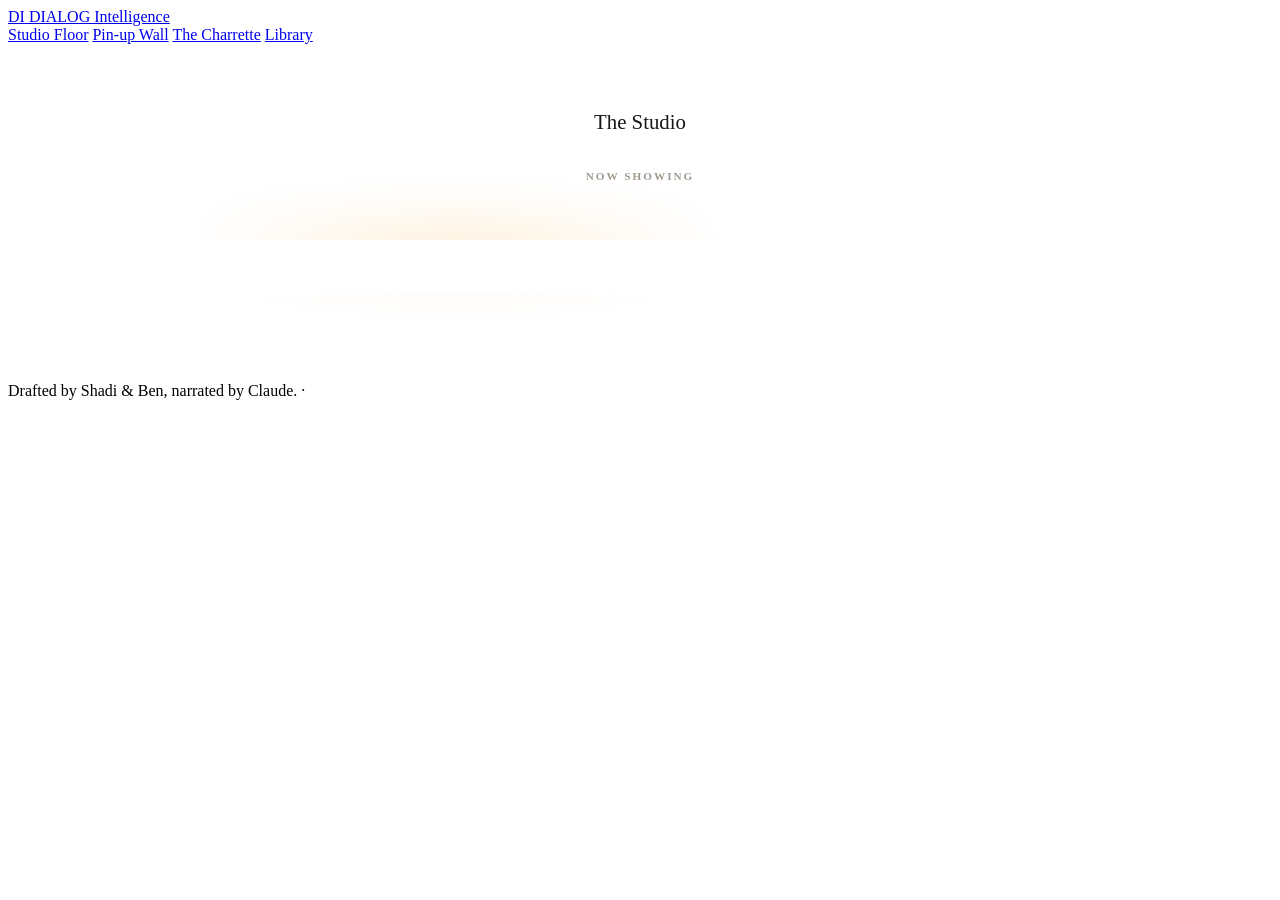
==== index.html @ 24ab7db8 "Add files via upload" ====
<!DOCTYPE html>
<!-- The Hearth — front of house of DIALOG Intelligence. The plan introduces the building;
     the fire holds this week's conversation and can page back through older weeks; the bar
     holds the real per-topic side-talk pulled live from the desks; the gallery shows the
     latest pin. A short intro up top orients anyone arriving for the first time.
     ?mode=boardroom switches this same page into presentation mode for DT/partner visits —
     same shell, same nav, no separate page. -->
<html lang="en">
<head>
<meta charset="UTF-8">
<meta name="viewport" content="width=device-width, initial-scale=1.0">
<title>DIALOG Intelligence — The Hearth</title>
<link rel="stylesheet" href="assets/style.css">
<style>
  .hero{padding:36px 0 8px;}
  .hero h1{font-size:1.9rem;max-width:32ch;margin:0 auto;color:#2b2a27;}
  .plan-title{font-family:var(--serif);font-weight:500;font-size:1.3rem;color:#171717;margin:30px 0 -10px;}

  /* the intro — orient a first-time visitor before the fire starts talking */
  .intro{max-width:720px;margin:30px auto 0;padding:22px 26px;border:1px solid var(--line);border-radius:14px;background:var(--card);}
  .intro .eyebrow{margin-bottom:12px;}
  .intro .eyebrow::after{margin:12px 0 0;}
  .intro h2{font-size:1.15rem;margin:0 0 10px;}
  .intro p{font-size:.92rem;line-height:1.68;color:#5d5a52;margin:0 0 10px;}
  .intro p:last-of-type{margin-bottom:0;}
  .intro .who-note{font-size:.78rem;color:#a09a8e;margin:16px 0 8px;font-weight:600;}
  .intro-voices{display:grid;grid-template-columns:1fr 1fr;gap:12px;margin-top:6px;}
  @media(max-width:560px){.intro-voices{grid-template-columns:1fr;}}
  .intro-voice{border-left:3px solid var(--line);padding:2px 0 2px 12px;font-size:.84rem;line-height:1.55;color:#5d5a52;}
  .intro-voice.amber{border-left-color:var(--amber);}
  .intro-voice.ben{border-left-color:var(--cheren);}
  .intro-voice b{display:block;color:#2b2a27;font-size:.82rem;margin-bottom:2px;}

  /* since your last visit */
  .since{max-width:640px;margin:18px auto 0;text-align:center;font-size:.85rem;color:#8a8579;}
  .since b{color:#b45309;font-weight:700;}

  /* now-showing panel */
  .now-label{font-size:.7rem;font-weight:700;letter-spacing:.18em;text-transform:uppercase;color:#a09a8e;text-align:center;margin:38px 0 14px;}
  .now{max-width:920px;margin:0 auto;padding:0 24px;display:grid;grid-template-columns:repeat(4,1fr);gap:14px;}
  @media(max-width:760px){.now{grid-template-columns:repeat(2,1fr);}}
  .now a{border-bottom:none;}
  .now .tile{background:var(--card);border:1px solid var(--line);border-radius:10px;padding:14px 16px;height:100%;transition:border-color .15s, box-shadow .15s;}
  .now a:hover .tile{border-color:var(--amber-line);box-shadow:0 6px 18px rgba(245,158,11,.10);}
  .now .k{display:block;font-size:.68rem;font-weight:800;letter-spacing:.12em;text-transform:uppercase;color:#b3aea2;margin-bottom:4px;}
  .now .v{display:block;font-weight:700;color:#2b2a27;font-size:.94rem;line-height:1.4;}
  .now .s{display:block;font-size:.78rem;color:#8a8579;margin-top:2px;}

  /* the staged room */
  .room{max-width:920px;margin:34px auto 0;padding:0 24px;display:grid;grid-template-columns:1.6fr 1fr;gap:22px;align-items:start;}
  @media(max-width:820px){.room{grid-template-columns:1fr;}}
  .spot-label{font-size:.68rem;font-weight:800;letter-spacing:.14em;text-transform:uppercase;color:#b45309;margin:0 0 10px;}
  .edge .spot-label{color:#a09a8e;}
  .spot{border-radius:14px;border:1px solid var(--line);background:var(--card);padding:20px 22px 10px;}
  .spot.quiet{padding:18px 20px;font-size:.9rem;color:#8a8579;font-style:italic;line-height:1.65;border-style:dashed;background:transparent;font-family:var(--serif);}
  .edge > div + div{margin-top:22px;}

  /* the fire: glows by freshness — dim embers mean we haven't fed it */
  .fire-wrap{position:relative;}
  .fire-wrap::before{content:"";position:absolute;inset:-16px;border-radius:26px;z-index:0;
    background:radial-gradient(65% 75% at 50% 20%, rgba(245,158,11,.5), transparent 70%);
    filter:blur(26px);opacity:calc(var(--glow,1)*.45);animation:breathe 7s ease-in-out infinite;}
  @keyframes breathe{50%{opacity:calc(var(--glow,1)*.8);}}
  .spot.fire{position:relative;z-index:1;border-color:var(--amber-line);background:#ffffff;}
  .spot-head{display:flex;align-items:baseline;gap:10px;flex-wrap:wrap;margin-bottom:14px;padding-bottom:10px;border-bottom:1px dashed var(--line);}
  .spot-head .t-topic{font-family:var(--serif);font-weight:600;font-size:1.1rem;color:#2b2a27;}
  .spot-head .t-date{font-size:.76rem;color:#b3aea2;margin-left:auto;}
  .t-tag{font-size:.62rem;font-weight:800;letter-spacing:.1em;text-transform:uppercase;padding:3px 9px;border-radius:4px;}
  .t-tag.weekly{background:var(--amber-wash);color:#b45309;}
  .t-tag.intro{background:linear-gradient(90deg,var(--amber-wash),var(--cheren-wash));color:#5d5a52;}
  .fire-handoff{margin:6px 0 12px;opacity:0;transition:opacity .8s;}
  .fire-handoff.on{opacity:1;}
  .fire-handoff a{font-weight:700;font-size:.92rem;}

  /* week switcher — page back through older weeks */
  .fire-nav{display:flex;align-items:center;gap:10px;margin:12px 0 0;font-size:.78rem;color:#8a8579;}
  .fire-nav button{font:inherit;font-size:.76rem;font-weight:700;color:#5d5a52;background:var(--card);border:1px solid var(--line);border-radius:6px;padding:5px 11px;cursor:pointer;transition:border-color .15s,color .15s;}
  .fire-nav button:hover:not(:disabled){border-color:var(--amber-line);color:#b45309;}
  .fire-nav button:disabled{opacity:.4;cursor:default;}
  .fire-nav .fire-index{margin:0 auto;font-size:.74rem;color:#a09a8e;letter-spacing:.04em;}

  .gallery-link{display:inline-block;margin-top:12px;font-size:.85rem;font-weight:700;}

  /* the bar — real per-topic side conversations, pulled from the desks */
  .bar-note{font-size:.8rem;color:#a09a8e;font-style:italic;line-height:1.55;margin:0 0 12px;font-family:var(--serif);}
  .bar-topics{display:flex;flex-wrap:wrap;gap:7px;margin:0 0 14px;}
  .bar-chip{font:inherit;font-size:.76rem;font-weight:600;color:#5d5a52;background:var(--card);border:1px solid var(--line);border-radius:999px;padding:5px 12px;cursor:pointer;transition:border-color .15s,color .15s,background .15s;border-left-width:3px;}
  .bar-chip.amber{border-left-color:var(--amber);}
  .bar-chip.cherenkov{border-left-color:var(--cheren);}
  .bar-chip.shared{border-left-color:#b9863a;}
  .bar-chip:hover{color:#2b2a27;}
  .bar-chip.on{background:var(--wash);color:#2b2a27;border-color:#dcdad5;}
  .bar-thread{border-top:1px dashed var(--line);padding-top:14px;}
  .bar-thread .bt-head{display:flex;align-items:baseline;gap:8px;flex-wrap:wrap;margin-bottom:12px;}
  .bar-thread .bt-name{font-family:var(--serif);font-weight:600;font-size:1rem;color:#2b2a27;}
  .bar-thread .bt-owner{font-size:.68rem;font-weight:700;letter-spacing:.1em;text-transform:uppercase;color:#a09a8e;}
  .bar-thread .bt-link{margin:6px 0 0;font-size:.82rem;font-weight:700;}
  .bar-thread .say{opacity:1;transform:none;}

  /* voices, equal weight */
  .voices{max-width:820px;margin:46px auto 0;padding:0 24px;display:grid;grid-template-columns:1fr 1fr;gap:18px;}
  @media(max-width:640px){.voices{grid-template-columns:1fr;}}
  .voice{border-radius:14px;padding:20px 22px;background:var(--card);border:1px solid var(--line);border-top-width:3px;}
  .voice.occupied{border-top-color:var(--amber);}
  .voice.occupied-ben{border-top-color:var(--cheren);}
  .voice .vtag{display:inline-block;font-size:.68rem;font-weight:700;letter-spacing:.1em;text-transform:uppercase;padding:3px 9px;border-radius:4px;margin-bottom:10px;}
  .voice.occupied .vtag{background:var(--amber-wash);color:#b45309;}
  .voice.occupied-ben .vtag{background:var(--cheren-wash);color:#0b7cb5;}
  .voice h3{margin:0 0 6px;}
  .voice p{font-size:.9rem;line-height:1.65;margin:0;color:#5d5a52;}

  /* house rules: amber · indigo · cherenkov */
  .rules{max-width:920px;margin:42px auto 0;padding:0 24px;display:grid;grid-template-columns:repeat(3,1fr);gap:20px;}
  @media(max-width:760px){.rules{grid-template-columns:1fr;}}
  .rule{border-top:2px solid var(--amber);padding-top:12px;}
  .rule:nth-child(2){border-top-color:#b9b3e8;}
  .rule:nth-child(3){border-top-color:var(--cheren);}
  .rule h4{margin:0 0 6px;font-size:.92rem;}
  .rule p{font-size:.86rem;color:#5d5a52;line-height:1.65;margin:0;}

  /* the Boardroom, in presentation mode */
  .board-toggle{text-align:center;font-size:.84rem;margin:16px 0 0;color:#8a8579;}
  .board{max-width:720px;margin:30px auto 0;padding:0 24px;}
  .board-sub{font-size:.66rem;font-weight:800;letter-spacing:.2em;text-transform:uppercase;color:#a09a8e;margin:32px 0 12px;}
  .board-sub:first-child{margin-top:0;}
  .bstat-row{position:relative;padding-left:20px;margin:0 0 12px;font-size:.96rem;line-height:1.6;color:#3a3833;}
  .bstat-row::before{content:"";position:absolute;left:0;top:.55em;width:7px;height:7px;border-radius:50%;background:var(--amber);}
  .brisk-row{position:relative;padding-left:20px;margin:0 0 11px;font-size:.9rem;line-height:1.62;color:#5d5a52;}
  .brisk-row::before{content:"";position:absolute;left:0;top:.5em;width:7px;height:7px;border-radius:50%;background:var(--cheren);}
  .broad-row{border:1px solid var(--line);border-radius:10px;padding:14px 18px;margin-bottom:12px;background:var(--card);}
  .broad-row .tag{margin-bottom:6px;}
  .broad-name{display:block;font-weight:700;font-size:.96rem;color:#2b2a27;margin-bottom:4px;}
  .broad-text{margin:0;font-size:.88rem;line-height:1.6;color:#5d5a52;}
  .bask{font-family:var(--serif);font-style:italic;font-size:1.1rem;line-height:1.62;color:#2b2a27;margin:32px 0 0;text-align:center;}
  .board-back{text-align:center;margin:26px 0 10px;font-size:.86rem;}

  @media (prefers-reduced-motion: reduce){.fire-wrap::before{animation:none;}.fire-handoff{transition:none;opacity:1;}}
</style>
</head>
<body>

<div class="hairline"></div>

<nav class="site-nav">
  <div class="nav-inner">
    <a href="index.html" class="nav-logo"><span class="mark">DI</span> DIALOG Intelligence</a>
    <div class="nav-links">
      <a href="studio.html">Studio Floor</a>
      <a href="pinup.html">Pin-up Wall</a>
      <a href="modelshop.html">The Charrette</a>
      <a href="library.html">Library</a>
    </div>
  </div>
</nav>

<header class="hero">
  <div class="container" style="text-align:center;">
    <span class="eyebrow" id="heroEyebrow"></span>
    <h1 id="heroH1"></h1>
    <h2 class="plan-title" id="planTitle">The Studio</h2>
    <p class="lead" id="heroLead" style="display:none;max-width:56ch;margin:10px auto 0;"></p>
    <div id="floorplanMount"></div>
    <div class="since" id="sinceLine" style="display:none;"></div>
  </div>
</header>

<div class="container" id="introMount"></div>

<div class="now-label" id="nowLabel">Now showing</div>
<div class="now" id="nowPanel"></div>
<p class="board-toggle" id="boardToggle"></p>

<div id="hearthMain">
  <div class="room">
    <div>
      <p class="spot-label" id="fireLabel"></p>
      <div class="fire-wrap" id="fireWrap">
        <div class="spot fire">
          <div class="spot-head" id="fireHead"></div>
          <div id="fireBody"></div>
          <p class="fire-handoff" id="fireHandoff"></p>
          <div class="fire-nav" id="fireNav"></div>
        </div>
      </div>
    </div>
    <div class="edge">
      <div>
        <p class="spot-label" id="barLabel"></p>
        <div class="spot" id="barBody"></div>
      </div>
      <div>
        <p class="spot-label" id="galleryLabel"></p>
        <div id="galleryMount"></div>
      </div>
    </div>
  </div>

  <div class="voices" id="voicesMount"></div>

  <div class="rules" id="rulesMount"></div>
</div>

<div id="boardroomMain" style="display:none;">
  <div class="board">
    <p class="board-sub">The value</p>
    <div id="bStats"></div>
    <p class="board-sub">Why this is safe to publish</p>
    <div id="bRisk"></div>
    <p class="board-sub" id="bRoadmapTitle"></p>
    <div id="bRoadmap"></div>
    <p class="bask" id="bAsk"></p>
    <p class="board-back"><a href="index.html">&larr; Back to the Hearth</a></p>
  </div>
</div>

<footer class="site-footer">
  <div class="container">
    <span id="footerLine"></span>
    <span>Drafted by Shadi &amp; Ben, narrated by Claude. &middot; <span id="verLine"></span></span>
  </div>
</footer>

<script src="assets/floorplan.js"></script>
<script src="assets/rooms-payload.js"></script>
<script src="assets/hearth-payload.js"></script>
<script>
(function(){
var C = window.HEARTH_PAYLOAD, R = window.ROOMS_PAYLOAD || {};
var B = R.boardroom || {};
var reduced = window.matchMedia && window.matchMedia('(prefers-reduced-motion: reduce)').matches;
var mode = /(?:^|[?&])mode=boardroom(?:&|$)/.test(location.search) ? "boardroom" : "hearth";
var weeks = C.weeks && C.weeks.length ? C.weeks : [C.spots.fire];

function slugify(s){ return String(s).toLowerCase().replace(/[^a-z0-9]+/g,"-").replace(/^-+|-+$/g,""); }

function typeInto(el, txt, cb){
  if (reduced){ el.textContent = txt; if (cb) cb(); return; }
  var caret = document.createElement('span'); caret.className = 'caret'; el.appendChild(caret);
  var i = 0;
  (function tick(){
    if (el.__finish){ el.textContent = txt; if (cb) cb(); return; }
    if (i < txt.length){
      el.insertBefore(document.createTextNode(txt.charAt(i)), caret); i++;
      setTimeout(tick, txt.charAt(i-1) === '.' ? 65 : 14);
    } else { caret.remove(); if (cb) setTimeout(cb, 420); }
  })();
}

document.getElementById("footerLine").textContent = C.footer;
document.getElementById("verLine").textContent = "v" + C.version;
if (window.renderFloorplan) window.renderFloorplan(document.getElementById("floorplanMount"), "hearth");

/* ---- data pulled from the building ---- */
var pins = (R.pinup && R.pinup.pins) || [];
var fails = pins.filter(function(p){ return p.stamp === "FAIL"; }).length;
var desks = (R.studio && R.studio.desks && R.studio.desks.length) || 0;
var models = (R.modelshop && (R.modelshop.models || R.modelshop.shelves) || []).length;

if (mode === "boardroom") {
  /* ---- presentation mode: swap the hero + main content for the ask ---- */
  document.title = "DIALOG Intelligence — The Boardroom";
  document.getElementById("heroEyebrow").textContent = B.eyebrow || "THE BOARDROOM";
  document.getElementById("heroH1").textContent = B.h1 || "The ask.";
  document.getElementById("planTitle").style.display = "none";
  var lead = document.getElementById("heroLead");
  lead.textContent = B.lead || "";
  lead.style.display = "";
  document.getElementById("nowLabel").style.display = "none";
  document.getElementById("nowPanel").style.display = "none";
  document.getElementById("boardToggle").style.display = "none";
  document.getElementById("hearthMain").style.display = "none";
  document.getElementById("boardroomMain").style.display = "";

  var sEl = document.getElementById("bStats");
  (B.numbers || []).forEach(function(n){
    var p = document.createElement("p"); p.className = "bstat-row"; p.textContent = n; sEl.appendChild(p);
  });
  var rEl = document.getElementById("bRisk");
  (B.risk || []).forEach(function(n){
    var p = document.createElement("p"); p.className = "brisk-row"; p.textContent = n; rEl.appendChild(p);
  });
  document.getElementById("bRoadmapTitle").textContent = B.roadmapTitle || "Roadmap";
  var rmEl = document.getElementById("bRoadmap");
  (B.roadmap || []).forEach(function(item){
    var row = document.createElement("div"); row.className = "broad-row";
    var stateClass = item.state === "done" ? "win" : item.state === "here" ? "amber" : "";
    row.innerHTML = '<span class="tag ' + stateClass + '"></span><span class="broad-name"></span><p class="broad-text"></p>';
    row.querySelector(".tag").textContent = item.state;
    row.querySelector(".broad-name").textContent = item.name;
    row.querySelector(".broad-text").textContent = item.text;
    rmEl.appendChild(row);
  });
  document.getElementById("bAsk").textContent = B.ask || "";
  return; /* the rest of this closure is normal-Hearth-only */
}

/* ---- normal Hearth view below ---- */
document.getElementById("boardToggle").innerHTML =
  '<a href="index.html?mode=boardroom">Presenting to DT? The Boardroom view &rarr;</a>';

/* ---- the intro — orient a first-time visitor ---- */
(function(){
  var intro = C.intro; if (!intro) return;
  var box = document.createElement("div"); box.className = "intro";
  var html = '<span class="eyebrow"></span><h2></h2>';
  (intro.body || []).forEach(function(){ html += '<p></p>'; });
  box.innerHTML = html;
  box.querySelector(".eyebrow").textContent = intro.eyebrow || "";
  box.querySelector("h2").textContent = intro.title || "";
  var ps = box.querySelectorAll("p");
  (intro.body || []).forEach(function(t, i){ ps[i].textContent = t; });
  if (C.voices && C.voices.length){
    var note = document.createElement("p"); note.className = "who-note";
    note.textContent = intro.voicesNote || "Two voices narrate the building:";
    box.appendChild(note);
    var vwrap = document.createElement("div"); vwrap.className = "intro-voices";
    C.voices.forEach(function(v){
      var cls = v.state === "occupied-ben" ? "ben" : "amber";
      var d = document.createElement("div"); d.className = "intro-voice " + cls;
      d.innerHTML = '<b></b><span></span>';
      d.querySelector("b").textContent = v.name + " — " + v.tag;
      d.querySelector("span").textContent = v.desc;
      vwrap.appendChild(d);
    });
    box.appendChild(vwrap);
  }
  document.getElementById("introMount").appendChild(box);
})();

/* ---- since your last visit (remembered locally, diffed honestly) ---- */
var KEY = "di-visit";
var prev = null; try { prev = JSON.parse(localStorage.getItem(KEY) || "null"); } catch(e){}
try { localStorage.setItem(KEY, JSON.stringify({ date: weeks[0].date, pins: pins.length })); } catch(e){}
if (prev){
  var bits = [];
  if (prev.date !== weeks[0].date) bits.push("a new headline by the fire");
  if (pins.length > (prev.pins || 0)) bits.push((pins.length - prev.pins) + " new pin" + (pins.length - prev.pins > 1 ? "s" : "") + " on the wall");
  var s = document.getElementById("sinceLine");
  s.style.display = "";
  s.innerHTML = bits.length
    ? "Since your last visit: <b>" + bits.join("</b> · <b>") + "</b>"
    : "Nothing new since your last visit — an honest quiet.";
}

document.getElementById("heroEyebrow").textContent = C.hero.eyebrow;
document.getElementById("heroH1").textContent = C.hero.line;

/* ---- the fire glows by freshness (based on the newest week) ---- */
(function(){
  var m = /^(\d{4})-(\d{2})-(\d{2})/.exec(weeks[0].date || "");
  var glow = 0.25;
  if (m){
    var age = (Date.now() - new Date(+m[1], +m[2]-1, +m[3]).getTime()) / 86400000;
    glow = Math.max(0.2, Math.min(1, 1 - age / 21));
  }
  document.getElementById("fireWrap").style.setProperty("--glow", glow.toFixed(2));
})();

/* ---- now-showing panel ---- */
var tiles = [
  { k: "This week", v: weeks[0].topic, s: weeks[0].date, href: "#fireLabel" },
  { k: "Studio floor", v: desks + " desks", s: "tools in real use", href: "studio.html" },
  { k: "Pin-up wall", v: pins.length + " pins · " + fails + " fails", s: "last pinned " + ((R.pinup && R.pinup.lastPinned) || "—"), href: "pinup.html" },
  { k: "The Charrette", v: models + " ideas", s: "where it's heading", href: "modelshop.html" }
];
var now = document.getElementById("nowPanel");
tiles.forEach(function(t){
  var a = document.createElement("a"); a.href = t.href;
  a.innerHTML = '<div class="tile"><span class="k"></span><span class="v"></span><span class="s"></span></div>';
  a.querySelector(".k").textContent = t.k;
  a.querySelector(".v").textContent = t.v;
  a.querySelector(".s").textContent = t.s;
  now.appendChild(a);
});

/* ---- the fire: a week at a time, with a switcher to page back ---- */
function whoLabel(w){ return w === "amber" ? "AMBER" : "FEYNMAN"; }
function line(body, l){
  var wrap = document.createElement("div");
  wrap.className = "say " + (l.who === "amber" ? "amber" : "ben");
  wrap.innerHTML = '<span class="who"></span><div class="bubble"></div>';
  wrap.querySelector(".who").textContent = whoLabel(l.who);
  body.appendChild(wrap);
  return { wrap: wrap, bubble: wrap.querySelector(".bubble"), t: l.t };
}

var fireLabelEl = document.getElementById("fireLabel");
var fireHeadEl = document.getElementById("fireHead");
var fireBodyEl = document.getElementById("fireBody");
var fireHandoffEl = document.getElementById("fireHandoff");
var fireNavEl = document.getElementById("fireNav");
var curWeek = 0;

function renderWeek(idx, animate){
  var fire = weeks[idx];
  fireLabelEl.textContent = idx === 0 ? (fire.label || "By the fire — this week") : "By the fire — an earlier week";
  fireHeadEl.innerHTML = '<span class="t-tag ' + (fire.tag || "weekly") + '"></span><span class="t-topic"></span><span class="t-date"></span>';
  fireHeadEl.querySelector(".t-tag").textContent = fire.tag || "weekly";
  fireHeadEl.querySelector(".t-topic").textContent = fire.topic;
  fireHeadEl.querySelector(".t-date").textContent = fire.date;
  fireBodyEl.innerHTML = "";
  fireHandoffEl.className = "fire-handoff"; fireHandoffEl.innerHTML = "";

  var items = (fire.lines || []).map(function(l){ return line(fireBodyEl, l); });
  function showHandoff(){
    if (fire.handoff){
      fireHandoffEl.innerHTML = '<a href="' + fire.handoff.href + '">' + fire.handoff.t + '</a>';
      requestAnimationFrame(function(){ fireHandoffEl.classList.add("on"); });
    }
  }
  if (animate && !reduced){
    var fi = 0;
    (function typeNext(){
      if (fi >= items.length){ showHandoff(); return; }
      var it = items[fi++];
      requestAnimationFrame(function(){ it.wrap.classList.add("on"); });
      it.bubble.addEventListener("click", function(){ it.bubble.__finish = true; });
      typeInto(it.bubble, it.t, typeNext);
    })();
  } else {
    items.forEach(function(it){ it.wrap.classList.add("on"); it.bubble.textContent = it.t; });
    showHandoff();
  }
  renderFireNav();
}

function renderFireNav(){
  if (weeks.length <= 1){
    fireNavEl.innerHTML = '<span class="fire-index">The record starts here — new weeks land every Friday.</span>';
    return;
  }
  fireNavEl.innerHTML =
    '<button id="olderBtn">&larr; Older week</button>' +
    '<span class="fire-index">Week ' + (weeks.length - curWeek) + ' of ' + weeks.length + ' · ' + weeks[curWeek].date + '</span>' +
    '<button id="newerBtn">Newer week &rarr;</button>';
  var older = document.getElementById("olderBtn"), newer = document.getElementById("newerBtn");
  older.disabled = curWeek >= weeks.length - 1;
  newer.disabled = curWeek <= 0;
  older.addEventListener("click", function(){ if (curWeek < weeks.length - 1){ curWeek++; renderWeek(curWeek, false); } });
  newer.addEventListener("click", function(){ if (curWeek > 0){ curWeek--; renderWeek(curWeek, false); } });
}

renderWeek(0, true);

/* ---- the bar: real side conversations, one per topic, pulled from the desks ---- */
(function(){
  document.getElementById("barLabel").textContent = (C.spots.bar && C.spots.bar.label) || "At the bar";
  var barBody = document.getElementById("barBody");
  var studioDesks = (R.studio && R.studio.desks) || [];
  var topics = studioDesks.filter(function(d){ return d.script && d.script.length; }).map(function(d){
    return { name: d.name, owner: d.owner || "amber", slug: slugify(d.name), script: d.script };
  });

  if (!topics.length){
    barBody.className = "spot quiet";
    barBody.textContent = (C.spots.bar && C.spots.bar.quiet) || "Quiet this week.";
    return;
  }

  if (C.spots.bar && C.spots.bar.note){
    var note = document.createElement("p"); note.className = "bar-note";
    note.textContent = C.spots.bar.note; barBody.appendChild(note);
  }
  var chipRow = document.createElement("div"); chipRow.className = "bar-topics";
  var thread = document.createElement("div"); thread.className = "bar-thread";
  barBody.appendChild(chipRow); barBody.appendChild(thread);

  function ownerClass(o){ return o === "cherenkov" ? "cherenkov" : o === "shared" ? "shared" : "amber"; }

  function renderThread(t){
    thread.innerHTML = "";
    var head = document.createElement("div"); head.className = "bt-head";
    head.innerHTML = '<span class="bt-name"></span><span class="bt-owner"></span>';
    head.querySelector(".bt-name").textContent = t.name;
    head.querySelector(".bt-owner").textContent =
      t.owner === "shared" ? "Shadi + Ben" : t.owner === "cherenkov" ? "Ben's desk" : "Shadi's desk";
    thread.appendChild(head);
    t.script.forEach(function(l){
      var row = document.createElement("div");
      row.className = "say on " + (l.who === "amber" ? "amber" : "ben");
      row.innerHTML = '<span class="who"></span><div class="bubble"></div>';
      row.querySelector(".who").textContent = whoLabel(l.who);
      row.querySelector(".bubble").textContent = l.t;
      thread.appendChild(row);
    });
    var link = document.createElement("p"); link.className = "bt-link";
    link.innerHTML = '<a href="studio.html#' + t.slug + '">Open the ' + t.name.replace(/^The\s+/i,"") + ' desk &rarr;</a>';
    thread.appendChild(link);
  }

  topics.forEach(function(t, i){
    var b = document.createElement("button");
    b.className = "bar-chip " + ownerClass(t.owner) + (i === 0 ? " on" : "");
    b.textContent = t.name;
    b.addEventListener("click", function(){
      chipRow.querySelectorAll(".bar-chip").forEach(function(c){ c.classList.remove("on"); });
      b.classList.add("on"); renderThread(t);
    });
    chipRow.appendChild(b);
  });
  renderThread(topics[0]);
})();

/* ---- the gallery: latest pin ---- */
document.getElementById("galleryLabel").textContent = C.spots.gallery.label;
var g = document.getElementById("galleryMount");
if (pins.length){
  var p = pins[pins.length - 1];
  var d = document.createElement("div"); d.className = "pin-card";
  d.innerHTML = '<div class="pin-head"><span class="stamp"></span><span class="pin-date"></span></div><p class="pin-row verdict"></p><a class="gallery-link"></a>';
  d.querySelector(".stamp").textContent = p.stamp;
  d.querySelector(".stamp").className = "stamp " + p.stamp;
  d.querySelector(".pin-date").textContent = p.date;
  d.querySelector(".verdict").textContent = p.verdict;
  var gl = d.querySelector(".gallery-link");
  gl.href = C.spots.gallery.handoff.href; gl.textContent = C.spots.gallery.handoff.t;
  g.appendChild(d);
}

/* ---- voices & rules ---- */
var vm = document.getElementById("voicesMount");
C.voices.forEach(function(v){
  var d = document.createElement("div"); d.className = "voice " + v.state;
  d.innerHTML = '<span class="vtag"></span><h3></h3><p></p>';
  d.querySelector(".vtag").textContent = v.tag;
  d.querySelector("h3").textContent = v.name;
  d.querySelector("p").textContent = v.desc;
  vm.appendChild(d);
});
var rm = document.getElementById("rulesMount");
C.rules.forEach(function(r){
  var d = document.createElement("div"); d.className = "rule";
  d.innerHTML = '<h4></h4><p></p>';
  d.querySelector("h4").textContent = r.h;
  d.querySelector("p").textContent = r.t;
  rm.appendChild(d);
});
})();
</script>

</body>
</html>
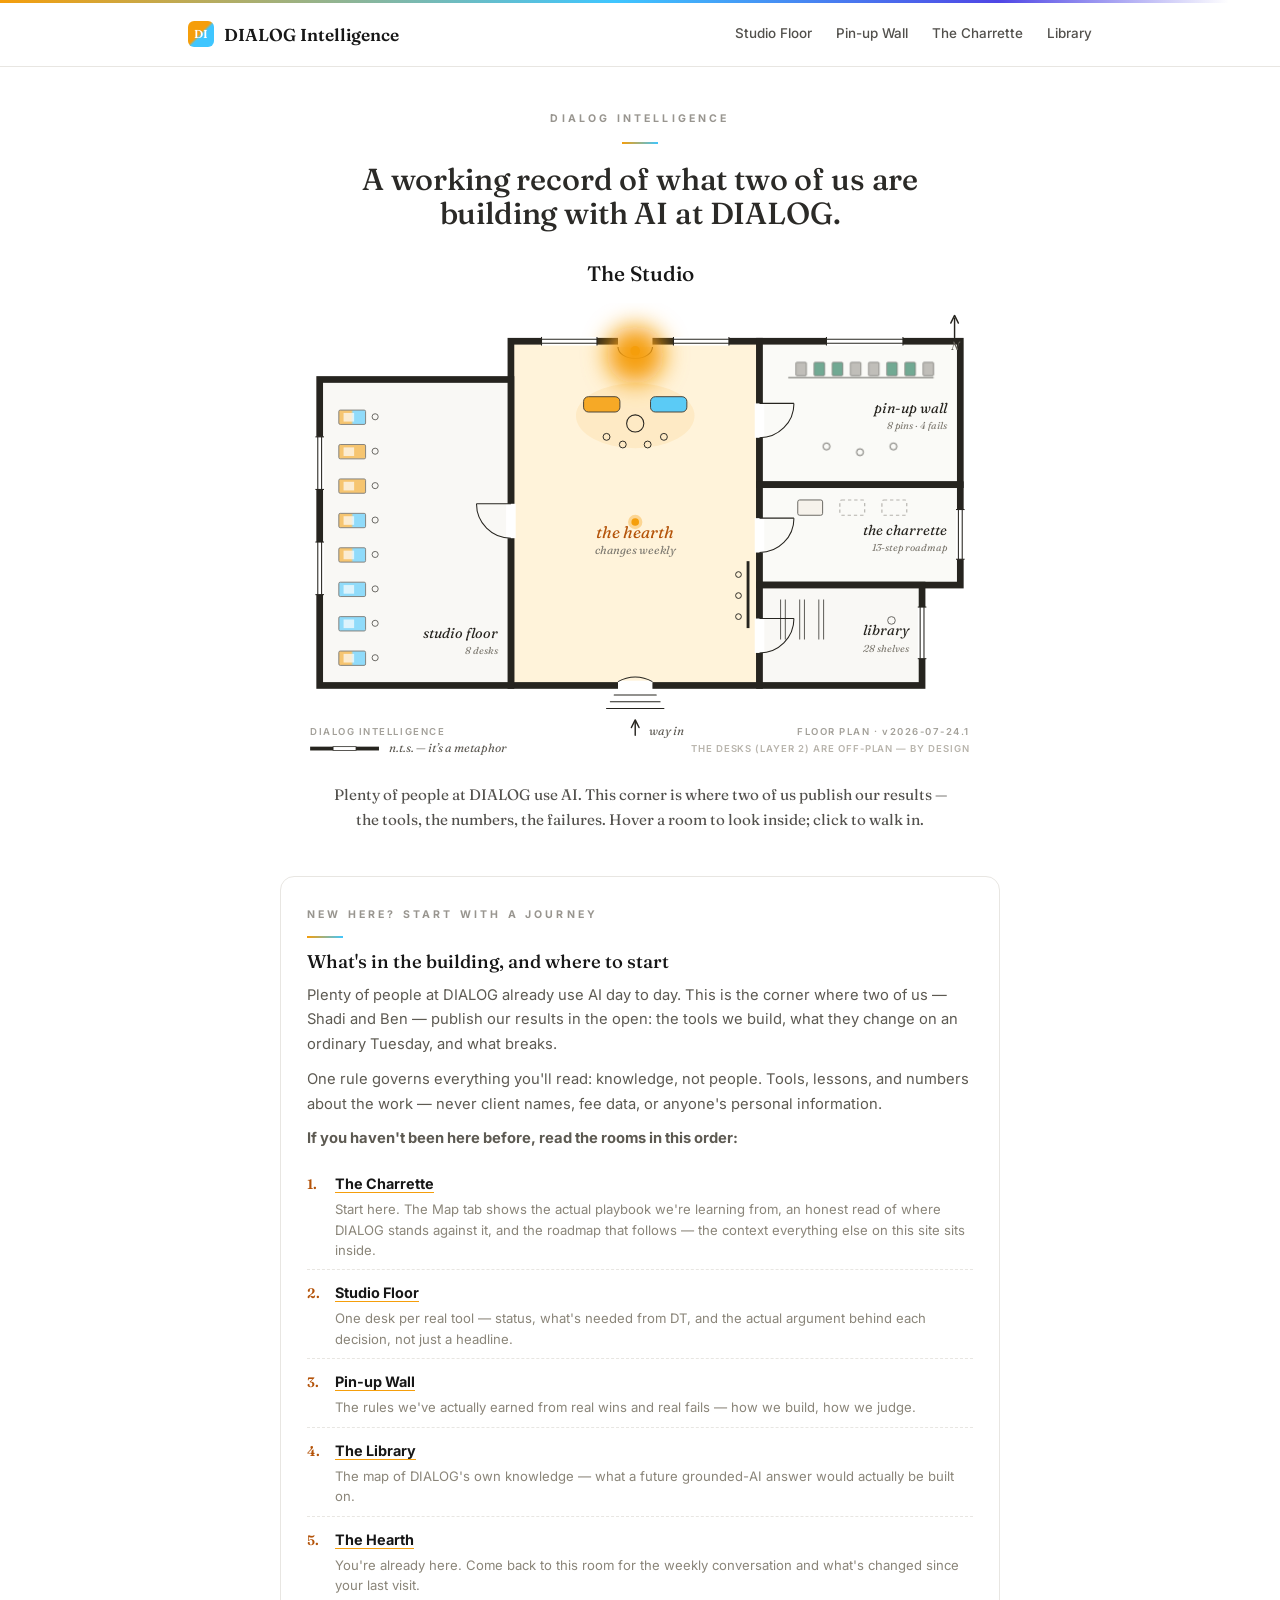
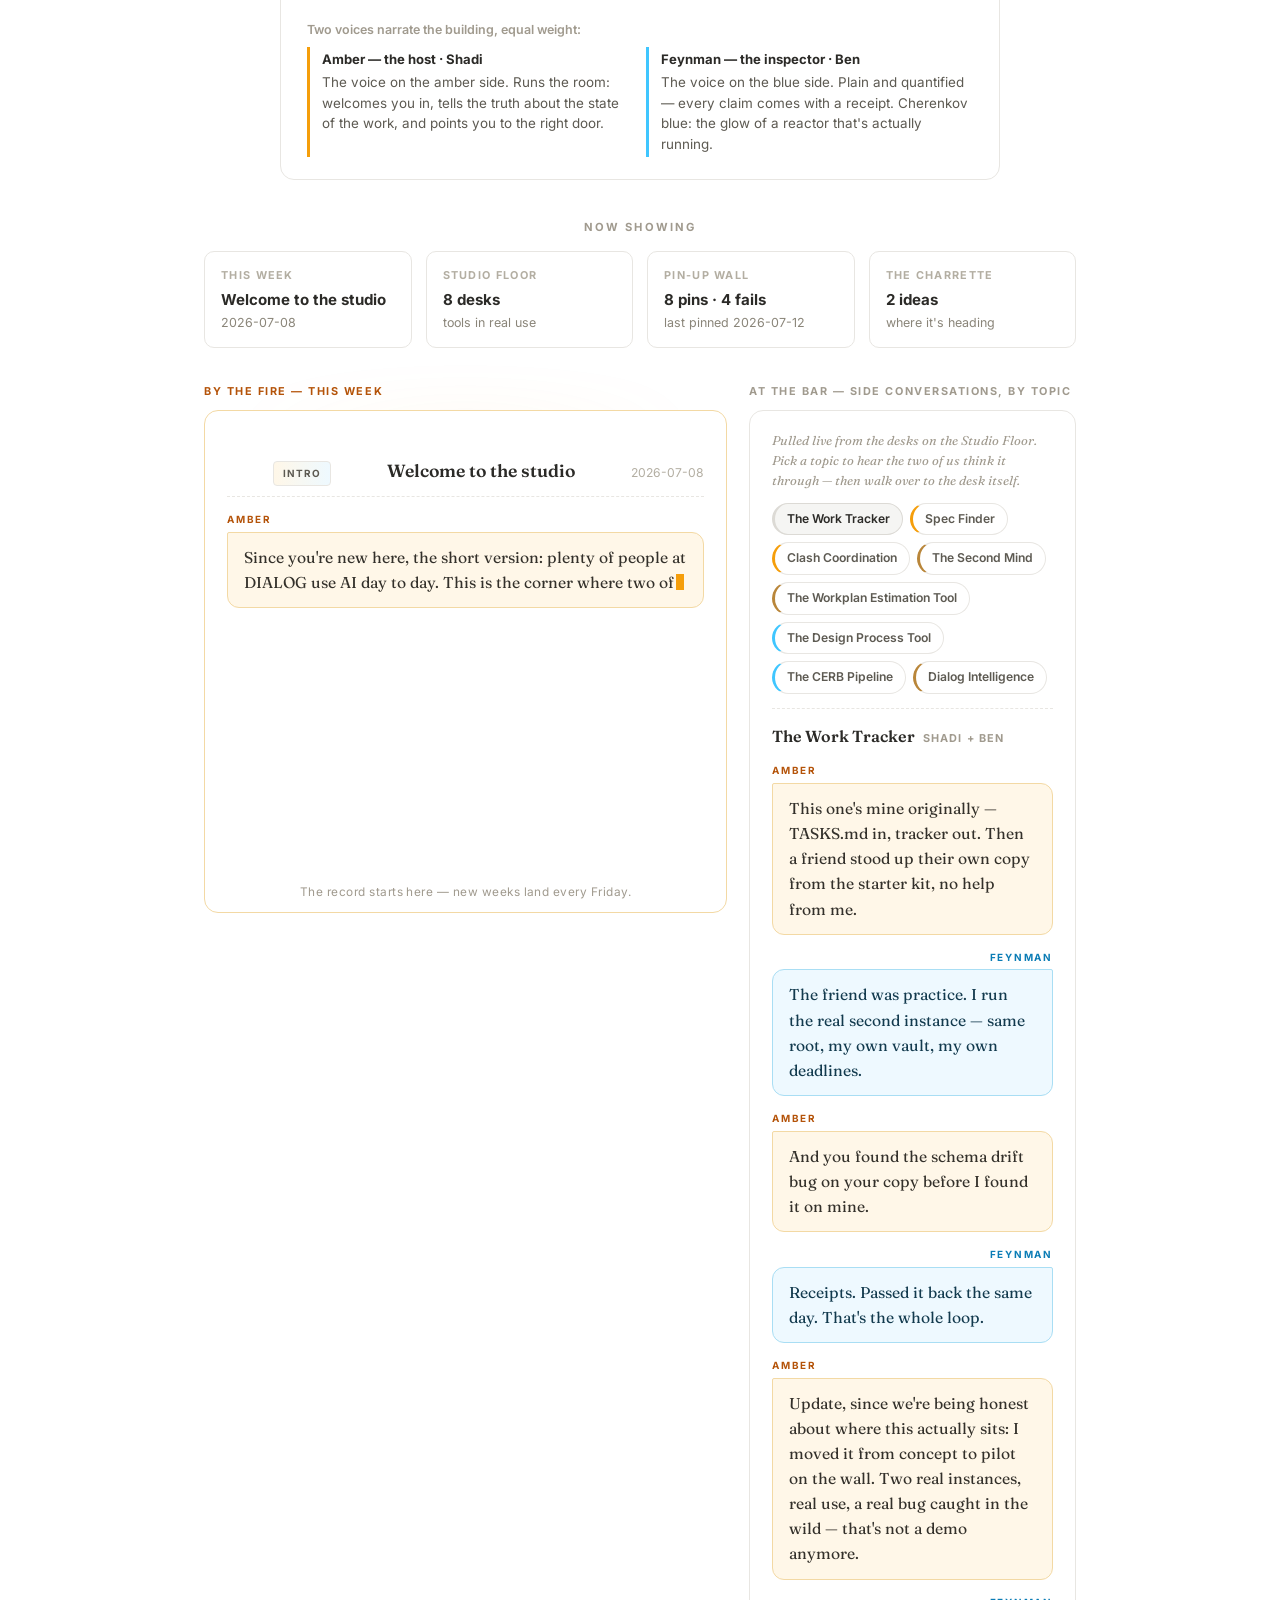
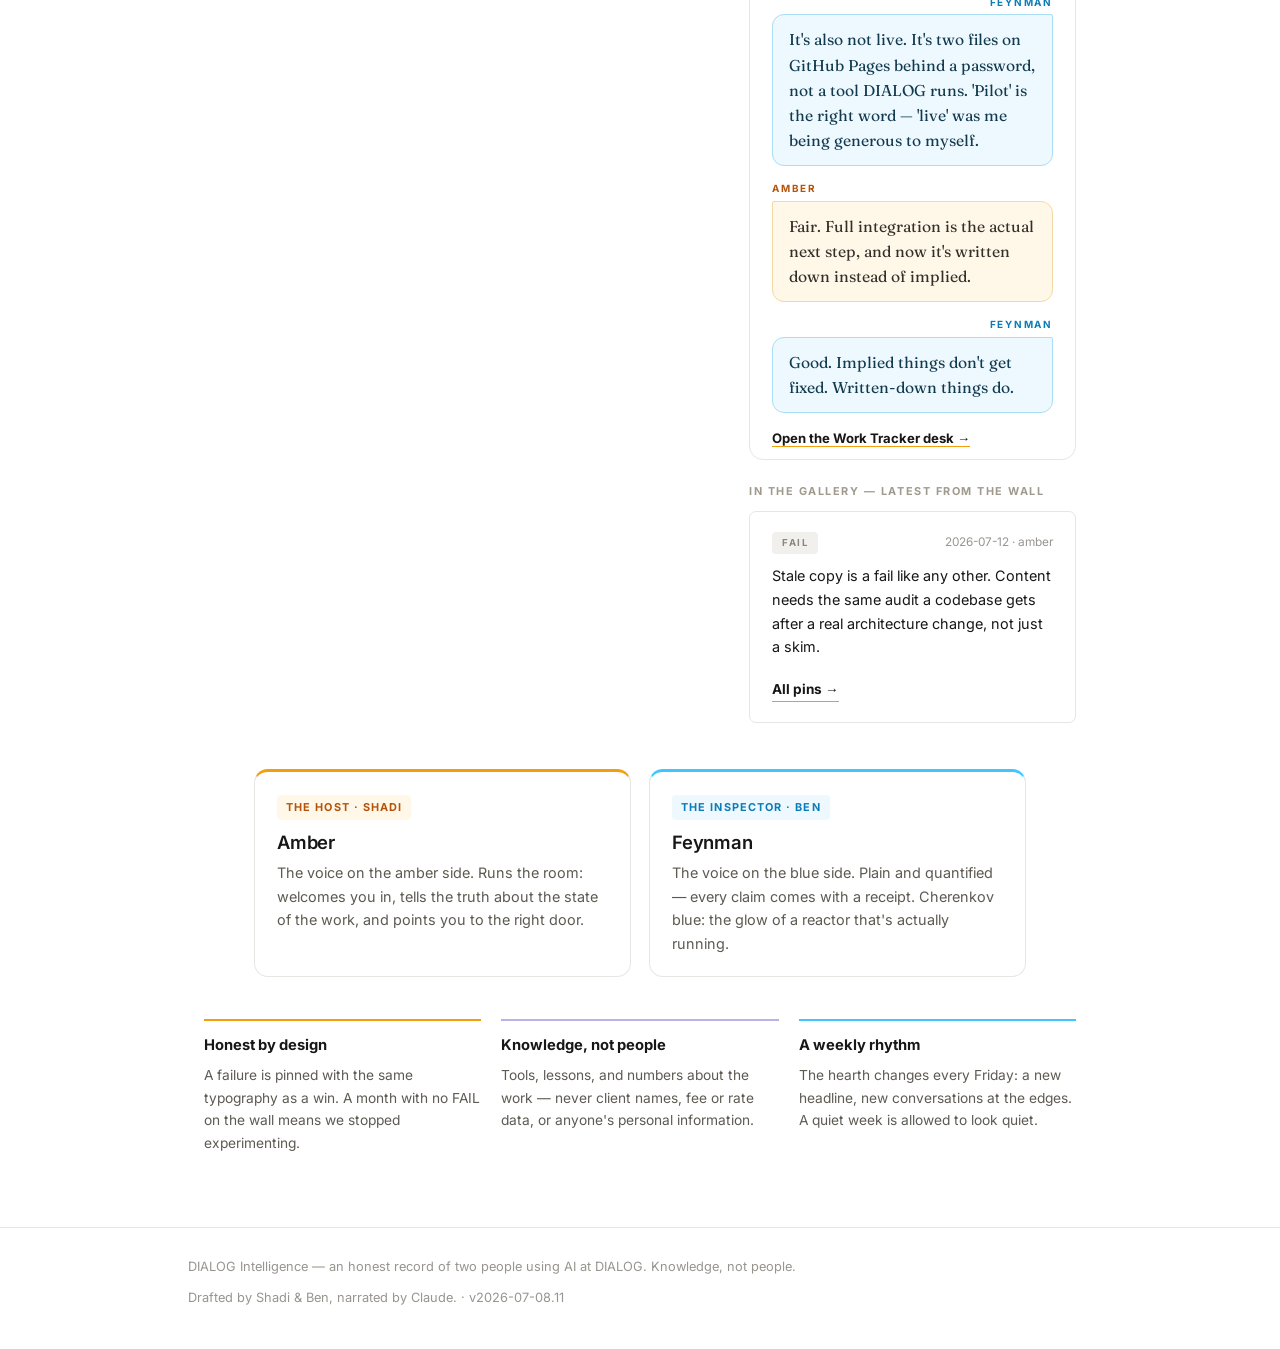
==== commit 1d9c3ffc: "Add files via upload" ====
--- a/index.html
+++ b/index.html
@@ -3,8 +3,9 @@
      the fire holds this week's conversation and can page back through older weeks; the bar
      holds the real per-topic side-talk pulled live from the desks; the gallery shows the
      latest pin. A short intro up top orients anyone arriving for the first time.
-     ?mode=boardroom switches this same page into presentation mode for DT/partner visits —
-     same shell, same nav, no separate page. -->
+     The Boardroom (presentation mode) was retired 2026-07-24 — DT reviews the real Studio
+     Floor now, not a separate pitch page; a second hand-authored surface just meant two
+     things to keep honest instead of one. -->
 <html lang="en">
 <head>
 <meta charset="UTF-8">
@@ -30,6 +31,15 @@
   .intro-voice.amber{border-left-color:var(--amber);}
   .intro-voice.ben{border-left-color:var(--cheren);}
   .intro-voice b{display:block;color:#2b2a27;font-size:.82rem;margin-bottom:2px;}
+
+  .intro-journey-label{font-size:.78rem;font-weight:700;color:#b45309;margin:18px 0 10px;}
+  .intro-journey{margin:0;padding:0;list-style:none;counter-reset:journey;}
+  .intro-journey-item{display:flex;gap:12px;align-items:baseline;padding:9px 0;border-top:1px dashed var(--line);}
+  .intro-journey-item:first-child{border-top:none;}
+  .intro-journey-n{flex:0 0 auto;font-family:var(--serif);font-weight:700;font-size:.86rem;color:#b45309;width:16px;}
+  .intro-journey-body{flex:1;min-width:0;}
+  .intro-journey-body a{font-weight:700;font-size:.9rem;}
+  .intro-journey-why{display:block;font-size:.82rem;color:#8a8579;line-height:1.55;margin-top:2px;}
 
   /* since your last visit */
   .since{max-width:640px;margin:18px auto 0;text-align:center;font-size:.85rem;color:#8a8579;}
@@ -118,22 +128,6 @@
   .rule h4{margin:0 0 6px;font-size:.92rem;}
   .rule p{font-size:.86rem;color:#5d5a52;line-height:1.65;margin:0;}
 
-  /* the Boardroom, in presentation mode */
-  .board-toggle{text-align:center;font-size:.84rem;margin:16px 0 0;color:#8a8579;}
-  .board{max-width:720px;margin:30px auto 0;padding:0 24px;}
-  .board-sub{font-size:.66rem;font-weight:800;letter-spacing:.2em;text-transform:uppercase;color:#a09a8e;margin:32px 0 12px;}
-  .board-sub:first-child{margin-top:0;}
-  .bstat-row{position:relative;padding-left:20px;margin:0 0 12px;font-size:.96rem;line-height:1.6;color:#3a3833;}
-  .bstat-row::before{content:"";position:absolute;left:0;top:.55em;width:7px;height:7px;border-radius:50%;background:var(--amber);}
-  .brisk-row{position:relative;padding-left:20px;margin:0 0 11px;font-size:.9rem;line-height:1.62;color:#5d5a52;}
-  .brisk-row::before{content:"";position:absolute;left:0;top:.5em;width:7px;height:7px;border-radius:50%;background:var(--cheren);}
-  .broad-row{border:1px solid var(--line);border-radius:10px;padding:14px 18px;margin-bottom:12px;background:var(--card);}
-  .broad-row .tag{margin-bottom:6px;}
-  .broad-name{display:block;font-weight:700;font-size:.96rem;color:#2b2a27;margin-bottom:4px;}
-  .broad-text{margin:0;font-size:.88rem;line-height:1.6;color:#5d5a52;}
-  .bask{font-family:var(--serif);font-style:italic;font-size:1.1rem;line-height:1.62;color:#2b2a27;margin:32px 0 0;text-align:center;}
-  .board-back{text-align:center;margin:26px 0 10px;font-size:.86rem;}
-
   @media (prefers-reduced-motion: reduce){.fire-wrap::before{animation:none;}.fire-handoff{transition:none;opacity:1;}}
 </style>
 </head>
@@ -168,8 +162,6 @@
 
 <div class="now-label" id="nowLabel">Now showing</div>
 <div class="now" id="nowPanel"></div>
-<p class="board-toggle" id="boardToggle"></p>
-
 <div id="hearthMain">
   <div class="room">
     <div>
@@ -200,19 +192,6 @@
   <div class="rules" id="rulesMount"></div>
 </div>
 
-<div id="boardroomMain" style="display:none;">
-  <div class="board">
-    <p class="board-sub">The value</p>
-    <div id="bStats"></div>
-    <p class="board-sub">Why this is safe to publish</p>
-    <div id="bRisk"></div>
-    <p class="board-sub" id="bRoadmapTitle"></p>
-    <div id="bRoadmap"></div>
-    <p class="bask" id="bAsk"></p>
-    <p class="board-back"><a href="index.html">&larr; Back to the Hearth</a></p>
-  </div>
-</div>
-
 <footer class="site-footer">
   <div class="container">
     <span id="footerLine"></span>
@@ -226,9 +205,7 @@
 <script>
 (function(){
 var C = window.HEARTH_PAYLOAD, R = window.ROOMS_PAYLOAD || {};
-var B = R.boardroom || {};
 var reduced = window.matchMedia && window.matchMedia('(prefers-reduced-motion: reduce)').matches;
-var mode = /(?:^|[?&])mode=boardroom(?:&|$)/.test(location.search) ? "boardroom" : "hearth";
 var weeks = C.weeks && C.weeks.length ? C.weeks : [C.spots.fire];
 
 function slugify(s){ return String(s).toLowerCase().replace(/[^a-z0-9]+/g,"-").replace(/^-+|-+$/g,""); }
@@ -256,48 +233,6 @@
 var desks = (R.studio && R.studio.desks && R.studio.desks.length) || 0;
 var models = (R.modelshop && (R.modelshop.models || R.modelshop.shelves) || []).length;
 
-if (mode === "boardroom") {
-  /* ---- presentation mode: swap the hero + main content for the ask ---- */
-  document.title = "DIALOG Intelligence — The Boardroom";
-  document.getElementById("heroEyebrow").textContent = B.eyebrow || "THE BOARDROOM";
-  document.getElementById("heroH1").textContent = B.h1 || "The ask.";
-  document.getElementById("planTitle").style.display = "none";
-  var lead = document.getElementById("heroLead");
-  lead.textContent = B.lead || "";
-  lead.style.display = "";
-  document.getElementById("nowLabel").style.display = "none";
-  document.getElementById("nowPanel").style.display = "none";
-  document.getElementById("boardToggle").style.display = "none";
-  document.getElementById("hearthMain").style.display = "none";
-  document.getElementById("boardroomMain").style.display = "";
-
-  var sEl = document.getElementById("bStats");
-  (B.numbers || []).forEach(function(n){
-    var p = document.createElement("p"); p.className = "bstat-row"; p.textContent = n; sEl.appendChild(p);
-  });
-  var rEl = document.getElementById("bRisk");
-  (B.risk || []).forEach(function(n){
-    var p = document.createElement("p"); p.className = "brisk-row"; p.textContent = n; rEl.appendChild(p);
-  });
-  document.getElementById("bRoadmapTitle").textContent = B.roadmapTitle || "Roadmap";
-  var rmEl = document.getElementById("bRoadmap");
-  (B.roadmap || []).forEach(function(item){
-    var row = document.createElement("div"); row.className = "broad-row";
-    var stateClass = item.state === "done" ? "win" : item.state === "here" ? "amber" : "";
-    row.innerHTML = '<span class="tag ' + stateClass + '"></span><span class="broad-name"></span><p class="broad-text"></p>';
-    row.querySelector(".tag").textContent = item.state;
-    row.querySelector(".broad-name").textContent = item.name;
-    row.querySelector(".broad-text").textContent = item.text;
-    rmEl.appendChild(row);
-  });
-  document.getElementById("bAsk").textContent = B.ask || "";
-  return; /* the rest of this closure is normal-Hearth-only */
-}
-
-/* ---- normal Hearth view below ---- */
-document.getElementById("boardToggle").innerHTML =
-  '<a href="index.html?mode=boardroom">Presenting to DT? The Boardroom view &rarr;</a>';
-
 /* ---- the intro — orient a first-time visitor ---- */
 (function(){
   var intro = C.intro; if (!intro) return;
@@ -309,6 +244,25 @@
   box.querySelector("h2").textContent = intro.title || "";
   var ps = box.querySelectorAll("p");
   (intro.body || []).forEach(function(t, i){ ps[i].textContent = t; });
+
+  if (intro.journey && intro.journey.length){
+    var jLabel = document.createElement("p"); jLabel.className = "intro-journey-label";
+    jLabel.textContent = intro.journeyLabel || "Read the rooms in this order:";
+    box.appendChild(jLabel);
+    var jList = document.createElement("ol"); jList.className = "intro-journey";
+    intro.journey.forEach(function(step){
+      var li = document.createElement("li"); li.className = "intro-journey-item";
+      var n = document.createElement("span"); n.className = "intro-journey-n"; n.textContent = step.n + ".";
+      var body = document.createElement("span"); body.className = "intro-journey-body";
+      var a = document.createElement("a"); a.href = step.href; a.textContent = step.room;
+      var why = document.createElement("span"); why.className = "intro-journey-why"; why.textContent = step.why;
+      body.appendChild(a); body.appendChild(why);
+      li.appendChild(n); li.appendChild(body);
+      jList.appendChild(li);
+    });
+    box.appendChild(jList);
+  }
+
   if (C.voices && C.voices.length){
     var note = document.createElement("p"); note.className = "who-note";
     note.textContent = intro.voicesNote || "Two voices narrate the building:";
--- a/assets/style.css
+++ b/assets/style.css
@@ -0,0 +1,350 @@
+/* ============================================================
+   DIALOG Intelligence — house stylesheet, v4
+   Clean in the way dialogdesign.ca is clean: white ground,
+   near-black type, hairline grays, generous air. Exactly two
+   colours live in the building — amber (live/now, the host)
+   and Cherenkov (receipts, the inspector) — and they only
+   appear where a voice or a live state does.
+   The system speaks Inter; the voices speak Fraunces.
+   Fonts are self-hosted (assets/fonts/) — no network needed.
+   ============================================================ */
+
+@font-face { font-family: "Fraunces"; src: url("fonts/fraunces-latin-400-normal.woff2") format("woff2"); font-weight: 400; font-style: normal; font-display: swap; }
+@font-face { font-family: "Fraunces"; src: url("fonts/fraunces-latin-400-italic.woff2") format("woff2"); font-weight: 400; font-style: italic; font-display: swap; }
+@font-face { font-family: "Fraunces"; src: url("fonts/fraunces-latin-500-normal.woff2") format("woff2"); font-weight: 500; font-style: normal; font-display: swap; }
+@font-face { font-family: "Fraunces"; src: url("fonts/fraunces-latin-600-normal.woff2") format("woff2"); font-weight: 600; font-style: normal; font-display: swap; }
+@font-face { font-family: "Inter"; src: url("fonts/inter-latin-400-normal.woff2") format("woff2"); font-weight: 400; font-style: normal; font-display: swap; }
+@font-face { font-family: "Inter"; src: url("fonts/inter-latin-500-normal.woff2") format("woff2"); font-weight: 500; font-style: normal; font-display: swap; }
+@font-face { font-family: "Inter"; src: url("fonts/inter-latin-600-normal.woff2") format("woff2"); font-weight: 600; font-style: normal; font-display: swap; }
+@font-face { font-family: "Inter"; src: url("fonts/inter-latin-700-normal.woff2") format("woff2"); font-weight: 700; font-style: normal; font-display: swap; }
+
+:root {
+  /* monochrome ground */
+  --paper: #ffffff;
+  --card: #ffffff;
+  --wash: #f5f5f3;
+  --ink: #171717;
+  --ink-soft: #52504c;
+  --ink-faint: #98958f;
+  --line: #e8e6e2;
+  --line-soft: #f0eeea;
+
+  /* amber — live / now / the host */
+  --amber: #f59e0b;
+  --amber-deep: #b45309;
+  --amber-wash: #fff7e8;
+  --amber-line: #f3d9a4;
+
+  /* cherenkov — receipts / the inspector */
+  --cheren: #3fc6ff;
+  --cheren-deep: #0b7cb5;
+  --cheren-wash: #eef9ff;
+  --cheren-line: #a9def4;
+
+  /* single-purpose */
+  --indigo: #4f46e5;
+  --win: #15734f;
+  --win-wash: #e9f4ee;
+  --fail: #8a8781;
+  --fail-wash: #f1f0ed;
+
+  --radius: 10px;
+  --radius-sm: 7px;
+  --shadow: 0 2px 6px rgba(23, 23, 23, 0.05), 0 16px 40px rgba(23, 23, 23, 0.06);
+  --shadow-sm: 0 1px 3px rgba(23, 23, 23, 0.05);
+  --serif: "Fraunces", "Iowan Old Style", Georgia, serif;
+  --sans: "Inter", -apple-system, BlinkMacSystemFont, "Segoe UI", Roboto, Helvetica, Arial, sans-serif;
+  --maxw: 960px;
+
+  /* legacy aliases */
+  --bg: var(--paper); --bg-card: var(--card); --bg-soft: var(--wash);
+  --accent: var(--amber); --accent-dark: var(--amber-deep); --accent-soft: var(--amber-wash);
+}
+
+* { box-sizing: border-box; }
+html { scroll-behavior: smooth; }
+
+body {
+  margin: 0;
+  background: var(--paper);
+  color: var(--ink);
+  font-family: var(--sans);
+  font-size: 16px;
+  line-height: 1.7;
+  -webkit-font-smoothing: antialiased;
+  text-rendering: optimizeLegibility;
+}
+
+img { max-width: 100%; }
+
+a { color: var(--ink); text-decoration: none; border-bottom: 1px solid var(--amber); transition: color .15s, border-color .15s; }
+a:hover { color: var(--amber-deep); }
+
+/* ---------- Type: sharp sans display, clear steps ---------- */
+h1, h2 { font-family: var(--serif); color: var(--ink); margin: 0 0 0.4em; }
+h3 { font-family: var(--sans); color: var(--ink); margin: 0 0 0.4em; }
+h1 { font-size: 2.55rem; font-weight: 500; line-height: 1.14; letter-spacing: -0.005em; }
+h2 { font-size: 1.6rem; font-weight: 500; line-height: 1.25; }
+h3 { font-size: 1.15rem; font-weight: 600; line-height: 1.35; letter-spacing: -0.01em; }
+h4 { font-family: var(--sans); font-size: 0.92rem; font-weight: 700; margin: 0 0 0.4em; color: var(--ink); }
+
+p { margin: 0 0 1em; }
+p.lead { font-family: var(--serif); font-style: italic; font-size: 1.2rem; line-height: 1.58; color: var(--ink-soft); font-weight: 400; }
+
+.container { max-width: var(--maxw); margin: 0 auto; padding: 0 28px; }
+
+::-webkit-scrollbar { width: 10px; height: 10px; }
+::-webkit-scrollbar-track { background: transparent; }
+::-webkit-scrollbar-thumb { background: #d6d4d0; border-radius: 8px; }
+::-webkit-scrollbar-thumb:hover { background: #c2c0bb; }
+
+/* ---------- Hairline: the two voices + the thread of mystery ---------- */
+.hairline {
+  height: 3px; width: 100%;
+  background: linear-gradient(90deg, var(--amber) 0%, var(--cheren) 48%, var(--indigo) 78%, transparent 96%);
+}
+
+/* ---------- Nav: white, hairline border, quiet ---------- */
+.site-nav {
+  position: sticky; top: 0; z-index: 50;
+  background: rgba(255, 255, 255, 0.94);
+  backdrop-filter: blur(10px);
+  border-bottom: 1px solid var(--line);
+}
+.nav-inner {
+  max-width: var(--maxw); margin: 0 auto; padding: 15px 28px;
+  display: flex; align-items: center; justify-content: space-between; gap: 16px;
+}
+.nav-logo {
+  display: flex; align-items: center; gap: 10px;
+  font-family: var(--serif); font-weight: 600; font-size: 1.08rem;
+  color: var(--ink); border-bottom: none;
+}
+.nav-logo .mark {
+  display: inline-flex; align-items: center; justify-content: center;
+  width: 26px; height: 26px; border-radius: 6px;
+  background: linear-gradient(135deg, var(--amber) 46%, var(--cheren) 54%);
+  color: #fff; font-size: 0.72rem; font-weight: 800;
+}
+.nav-links { display: flex; align-items: center; gap: 24px; flex-wrap: wrap; font-size: 0.84rem; }
+.nav-links a { color: var(--ink-soft); border-bottom: 2px solid transparent; padding: 4px 0; font-weight: 500; }
+.nav-links a:hover, .nav-links a.active { color: var(--ink); border-bottom-color: var(--amber); }
+
+/* ---------- Hero ---------- */
+.hero { padding: 64px 0 28px; }
+.eyebrow {
+  display: inline-block;
+  font-size: 0.66rem; letter-spacing: 0.3em; text-transform: uppercase;
+  color: var(--ink-faint); font-weight: 700;
+  background: none; padding: 0; border-radius: 0; margin-bottom: 18px;
+}
+.eyebrow::after {
+  content: ""; display: block; width: 36px; height: 2px;
+  background: linear-gradient(90deg, var(--amber), var(--cheren));
+  margin: 14px auto 0;
+}
+.hero h1 { max-width: 24ch; margin-left: auto; margin-right: auto; }
+.hero p.lead { max-width: 52ch; margin: 12px auto 0; }
+
+/* ---------- Small-caps labels ---------- */
+.label, .now-label, .spot-label, .plan-title-label {
+  font-family: var(--sans);
+  font-size: 0.64rem; font-weight: 700; letter-spacing: 0.22em; text-transform: uppercase;
+  color: var(--ink-faint);
+}
+
+/* ---------- Sections ---------- */
+section { padding: 32px 0; }
+.section-title { margin-bottom: 24px; }
+.section-title p { color: var(--ink-soft); max-width: 62ch; }
+
+/* ---------- Cards: flat, bordered, air ---------- */
+.grid { display: grid; gap: 20px; }
+.grid-2 { grid-template-columns: repeat(2, 1fr); }
+.grid-3 { grid-template-columns: repeat(3, 1fr); }
+@media (max-width: 760px) { .grid-2, .grid-3 { grid-template-columns: 1fr; } }
+
+.card {
+  background: var(--card);
+  border: 1px solid var(--line);
+  border-radius: var(--radius);
+  padding: 24px 26px;
+  box-shadow: none;
+  transition: border-color 0.15s ease, box-shadow 0.2s ease, transform 0.2s ease;
+}
+.card-link { display: block; border-bottom: none; }
+.card-link:hover .card { transform: translateY(-2px); box-shadow: var(--shadow); border-color: #dcdad5; }
+.card-link .card { height: 100%; }
+.card .tag-row { margin-bottom: 12px; }
+.card h3 { margin-bottom: 8px; }
+.card p { color: var(--ink-soft); margin-bottom: 0; font-size: 0.93rem; }
+
+/* ---------- Tags ---------- */
+.tag {
+  display: inline-block;
+  font-size: 0.64rem; font-weight: 700; letter-spacing: 0.1em; text-transform: uppercase;
+  padding: 3px 9px; border-radius: 4px;
+  background: var(--wash); color: var(--ink-soft);
+  margin: 0 6px 6px 0;
+}
+.tag.accent, .tag.win { background: var(--win-wash); color: var(--win); }
+.tag.amber { background: var(--amber-wash); color: var(--amber-deep); }
+.tag.blue { background: var(--cheren-wash); color: var(--cheren-deep); }
+.tag.rose, .tag.fail { background: var(--fail-wash); color: var(--fail); }
+
+/* ---------- Footer ---------- */
+footer.site-footer {
+  border-top: 1px solid var(--line);
+  margin-top: 72px; padding: 28px 0 40px;
+  font-size: 0.8rem; color: var(--ink-faint);
+}
+footer.site-footer .container { display: flex; justify-content: space-between; flex-wrap: wrap; gap: 10px; }
+
+/* ---------- Narrator layer: this is a voice, so it speaks serif ---------- */
+.nar-line { color: var(--ink-soft) !important; font-family: var(--serif) !important; font-size: 16.5px !important; }
+.nar-line.nar-aside { font-style: italic !important; }
+.nar-caret { background: var(--amber); }
+.nar-pop { border-left-color: var(--amber) !important; background: var(--amber-wash) !important; font-family: var(--serif) !important; }
+
+/* ---------- The two voices ---------- */
+.say { margin: 0 0 14px; opacity: 0; transform: translateY(6px); transition: opacity .4s, transform .4s; }
+.say.on { opacity: 1; transform: none; }
+.say .who { display: block; font-size: .62rem; font-weight: 700; letter-spacing: .18em; margin-bottom: 4px; font-family: var(--sans); }
+.say.amber .who { color: var(--amber-deep); }
+.say.amber .bubble {
+  background: var(--amber-wash); border: 1px solid var(--amber-line);
+  border-radius: 2px 12px 12px 12px; padding: 12px 16px;
+  font-family: var(--serif); font-size: .98rem; line-height: 1.6; color: #33302a;
+}
+.say.ben { text-align: right; }
+.say.ben .who { color: var(--cheren-deep); }
+.say.ben .bubble {
+  display: inline-block; text-align: left;
+  background: var(--cheren-wash); border: 1px solid var(--cheren-line);
+  border-radius: 12px 2px 12px 12px; padding: 12px 16px;
+  font-family: var(--serif); font-size: .98rem; line-height: 1.6; color: #123a4e;
+}
+.caret { display: inline-block; width: 8px; height: 1.05em; background: var(--amber); vertical-align: -2px; margin-left: 2px; animation: blink 1s steps(1) infinite; }
+.say.ben .caret { background: var(--cheren); }
+@keyframes blink { 50% { opacity: 0; } }
+
+/* ---------- Pins ---------- */
+.pin-card {
+  background: var(--card); border: 1px solid var(--line); border-radius: var(--radius-sm);
+  padding: 20px 22px;
+}
+.pin-card + .pin-card { margin-top: 14px; }
+.pin-card .pin-head { display: flex; align-items: baseline; gap: 10px; flex-wrap: wrap; margin-bottom: 10px; }
+.stamp { font-size: .6rem; font-weight: 800; letter-spacing: .16em; padding: 3px 10px; border-radius: 4px; }
+.stamp.WIN { background: var(--win-wash); color: var(--win); }
+.stamp.FAIL { background: var(--fail-wash); color: var(--fail); }
+.pin-date { font-size: .74rem; color: var(--ink-faint); margin-left: auto; }
+.pin-row { font-size: .9rem; line-height: 1.65; color: var(--ink-soft); margin: 0 0 7px; }
+.pin-row b { font-size: .6rem; font-weight: 700; letter-spacing: .16em; text-transform: uppercase; color: var(--ink-faint); display: inline-block; min-width: 86px; }
+.pin-row.verdict { color: var(--ink); }
+
+/* ---------- Desks ---------- */
+.desk {
+  background: var(--card); border: 1px solid var(--line); border-left-width: 3px;
+  border-radius: var(--radius); padding: 26px 28px 18px;
+}
+.desk + .desk { margin-top: 20px; }
+.desk.amber { border-left-color: var(--amber); }
+.desk.cherenkov { border-left-color: var(--cheren); }
+.desk.shared { border-left: 3px solid transparent;
+  border-image: linear-gradient(180deg, var(--amber), var(--cheren)) 1; }
+.desk h3 { font-size: 1.2rem; margin-bottom: 4px; }
+.desk .desk-meta { margin-bottom: 14px; }
+.anat { margin: 0 0 12px; font-size: .92rem; line-height: 1.68; color: var(--ink-soft); }
+.anat b { display: block; font-size: .6rem; font-weight: 700; letter-spacing: .2em; text-transform: uppercase; color: var(--ink-faint); margin-bottom: 2px; }
+.anat.risk b { color: var(--fail); }
+.anat.lesson { color: var(--ink); }
+.anat.lesson b { color: var(--amber-deep); }
+.anat.how .how-summary { display: block; margin-bottom: 8px; }
+.how-steps { margin: 0 0 4px; padding-left: 19px; display: flex; flex-direction: column; gap: 5px; }
+.how-steps li { font-size: .88rem; line-height: 1.5; color: var(--ink-soft); }
+.how-steps li::marker { color: var(--ink-faint); font-size: .8rem; }
+.risk-list { display: flex; flex-direction: column; gap: 9px; margin-top: 2px; }
+.risk-item { font-size: .88rem; line-height: 1.55; }
+.risk-item b { display: block; font-size: .68rem; font-weight: 700; letter-spacing: .04em; text-transform: none; color: #8a6d1f; margin-bottom: 1px; }
+.risk-item span { color: var(--ink-soft); }
+
+
+/* ---------- Stage taxonomy — reused across the building wherever a project needs a maturity read ---------- */
+/* Concept: idea/study only. Prototype: an early build exists. Pilot: running for real, scoped.
+   Live: proven, in regular real use. Shelved: paused on purpose, with a reason on record. */
+.stage-pill { font-size: .64rem; font-weight: 700; letter-spacing: .1em; text-transform: uppercase; padding: 3px 9px; border-radius: 4px; display: inline-block; }
+.stage-pill.concept { background: var(--wash); color: var(--ink-faint); }
+.stage-pill.prototype { background: var(--cheren-wash); color: var(--cheren-deep); }
+.stage-pill.pilot { background: var(--amber-wash); color: var(--amber-deep); }
+.stage-pill.live { background: var(--win-wash); color: var(--win); }
+.stage-pill.shelved { background: var(--fail-wash); color: var(--fail); }
+
+.owner-badge { width: 22px; height: 22px; border-radius: 50%; color: #fff; font-size: .6rem; font-weight: 700;
+  display: flex; align-items: center; justify-content: center; flex: 0 0 auto; }
+.owner-badge.amber { background: var(--amber); }
+.owner-badge.cherenkov { background: var(--cheren); }
+.owner-badge.shared { background: linear-gradient(135deg, var(--amber), var(--cheren)); }
+
+.stage-track { display: flex; gap: 5px; }
+.stage-track .seg { flex: 1; height: 4px; border-radius: 2px; background: var(--line); }
+.stage-track .seg.on.concept { background: var(--ink-faint); }
+.stage-track .seg.on.prototype { background: var(--cheren-deep); }
+.stage-track .seg.on.pilot { background: var(--amber-deep); }
+.stage-track .seg.on.live { background: var(--win); }
+.stage-track-labels { display: flex; gap: 5px; margin-top: 4px; }
+.stage-track-labels span { flex: 1; text-align: center; font-size: .62rem; color: var(--ink-faint); }
+.stage-track-labels span.current { color: var(--ink-soft); font-weight: 600; }
+
+.ask-flag { font-size: .72rem; color: var(--ink-faint); display: flex; align-items: center; gap: 5px; }
+.ask-flag.open { color: var(--amber-deep); font-weight: 600; }
+.ask-flag.answered { color: var(--win); }
+
+/* ---------- The DT box — where a desk answers 'where is it at, what do you need from me' ---------- */
+.dt-box { background: var(--amber-wash); border: 1px solid var(--amber-line); border-radius: var(--radius); padding: 15px 18px; margin: 14px 0 18px; }
+.dt-box .dt-label { font-size: .62rem; font-weight: 700; letter-spacing: .16em; text-transform: uppercase; color: var(--amber-deep); margin: 0 0 9px; }
+.dt-box .dt-where { font-size: .9rem; line-height: 1.6; color: #3a3833; margin: 0 0 12px; }
+.dt-box .dt-asks-label { font-size: .6rem; font-weight: 700; letter-spacing: .14em; text-transform: uppercase; color: var(--ink-faint); margin: 0 0 7px; }
+.ask-row { display: flex; gap: 9px; align-items: flex-start; font-size: .84rem; line-height: 1.55; color: #3a3833; margin-bottom: 7px; }
+.ask-row:last-child { margin-bottom: 0; }
+.ask-chip { font-size: .58rem; font-weight: 700; letter-spacing: .08em; text-transform: uppercase; padding: 2px 7px; border-radius: 4px; flex: 0 0 auto; margin-top: 1px; }
+.ask-chip.open { background: var(--amber-wash); color: var(--amber-deep); }
+.ask-chip.answered { background: var(--win-wash); color: var(--win); }
+.dt-box .dt-empty { font-size: .82rem; font-style: italic; color: var(--ink-faint); }
+
+.asks-summary { background: var(--amber-wash); border: 1px solid var(--amber-line); border-radius: var(--radius); padding: 15px 18px; margin: 0 0 24px; text-align: left; }
+.asks-summary .ask-row { margin-bottom: 8px; }
+.asks-summary .ask-row a { font-weight: 700; border-bottom-color: var(--amber-deep); }
+.asks-summary-note { font-size: .76rem; color: var(--ink-faint); margin: 8px 0 0; font-style: italic; }
+
+/* ---------- The record -- problem/how/proof/risk/lesson, one continuous read, nothing collapsed ---------- */
+.record { margin-top: 4px; }
+.proof-block { margin: 0 0 14px; }
+.proof-label { display: block; font-size: .6rem; font-weight: 700; letter-spacing: .2em; text-transform: uppercase; color: var(--ink-faint); margin-bottom: 6px; }
+.proof-columns { display: grid; grid-template-columns: 1fr 1fr; gap: 16px; }
+@media (max-width: 560px) { .proof-columns { grid-template-columns: 1fr; } }
+.proof-col { font-size: .92rem; line-height: 1.65; color: var(--ink-soft); }
+.proof-col b { display: block; font-size: .6rem; font-weight: 700; letter-spacing: .16em; text-transform: uppercase; margin-bottom: 3px; }
+.proof-col.before b { color: var(--ink-faint); }
+.proof-col.after b { color: var(--win); }
+.proof-col.after { color: var(--ink); }
+.proof-plain { font-size: .92rem; line-height: 1.68; color: var(--ink-soft); margin: 0; }
+
+.branch-columns { display: grid; grid-template-columns: 1fr 1fr; gap: 16px; margin: 0 0 14px; }
+@media (max-width: 560px) { .branch-columns { grid-template-columns: 1fr; } }
+.branch-col { font-size: .9rem; line-height: 1.62; color: var(--ink-soft); border-left: 2px solid var(--line); padding-left: 12px; }
+.branch-col.amber { border-left-color: var(--amber); }
+.branch-col.cherenkov { border-left-color: var(--cheren); }
+.branch-col-label { display: block; font-size: .68rem; font-weight: 700; letter-spacing: .04em; color: var(--ink); margin-bottom: 4px; }
+.branch-col.amber .branch-col-label { color: var(--amber-deep); }
+.branch-col.cherenkov .branch-col-label { color: var(--cheren-deep); }
+.branch-proof .bp-before, .branch-proof .bp-after { display: block; margin-bottom: 4px; }
+.branch-proof b { font-size: .6rem; font-weight: 700; letter-spacing: .12em; text-transform: uppercase; color: var(--ink-faint); margin-right: 4px; }
+
+.desk-updated { font-size: .72rem; color: var(--ink-faint); }
+
+
+@media (prefers-reduced-motion: reduce) {
+  .say { transition: none; opacity: 1; transform: none; }
+  .caret { animation: none; }
+}
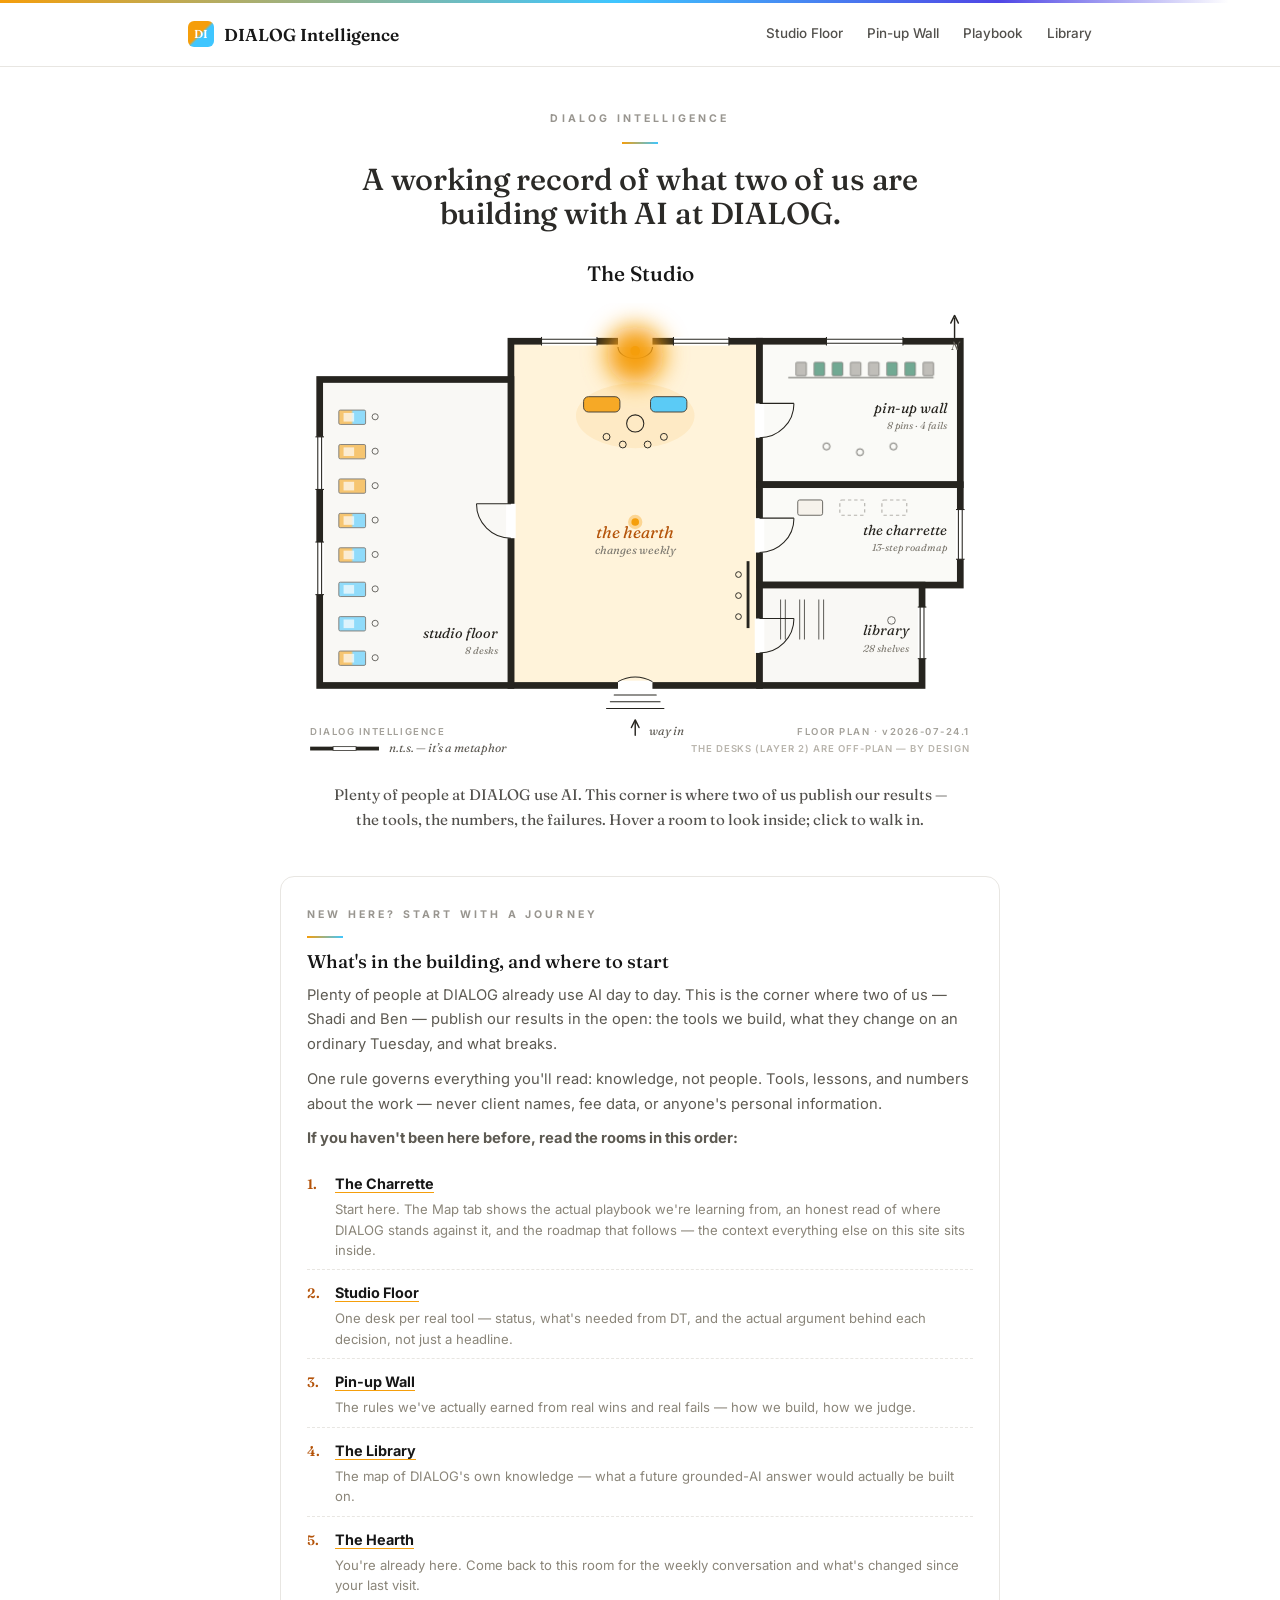
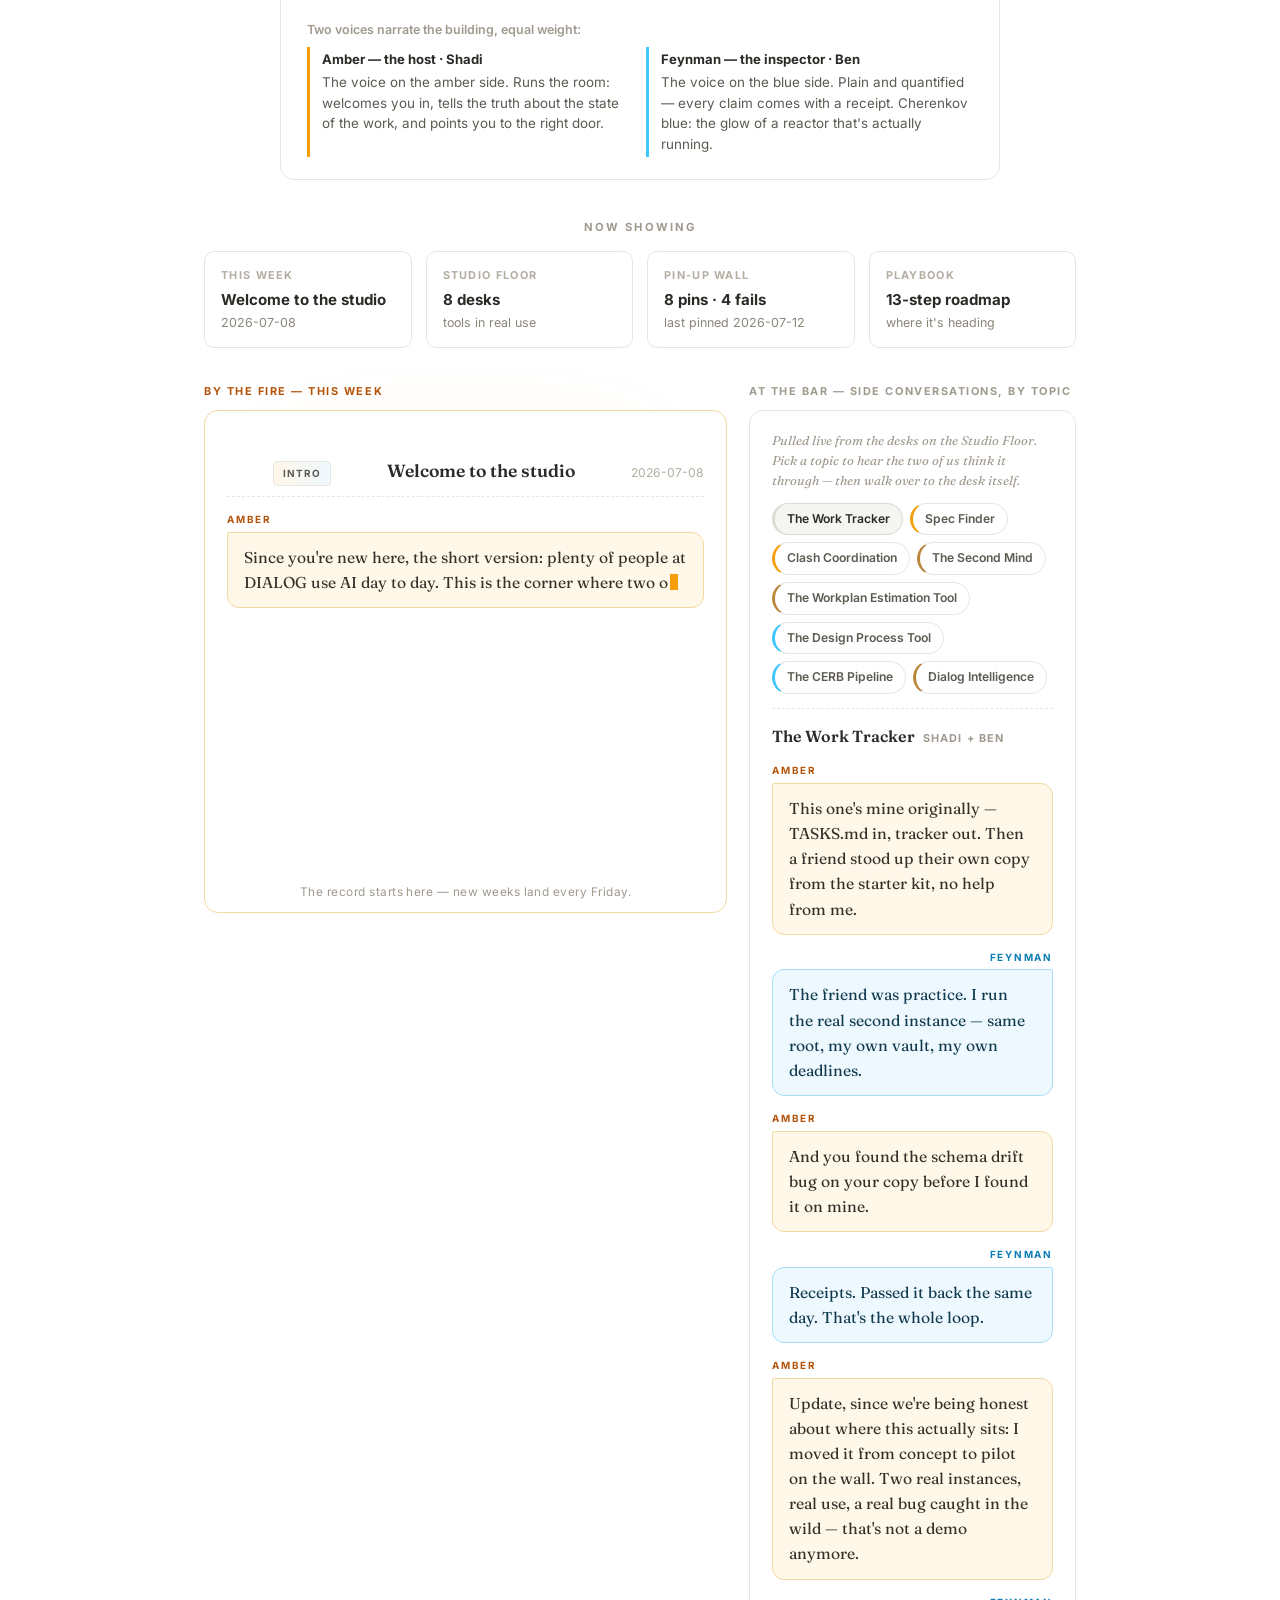
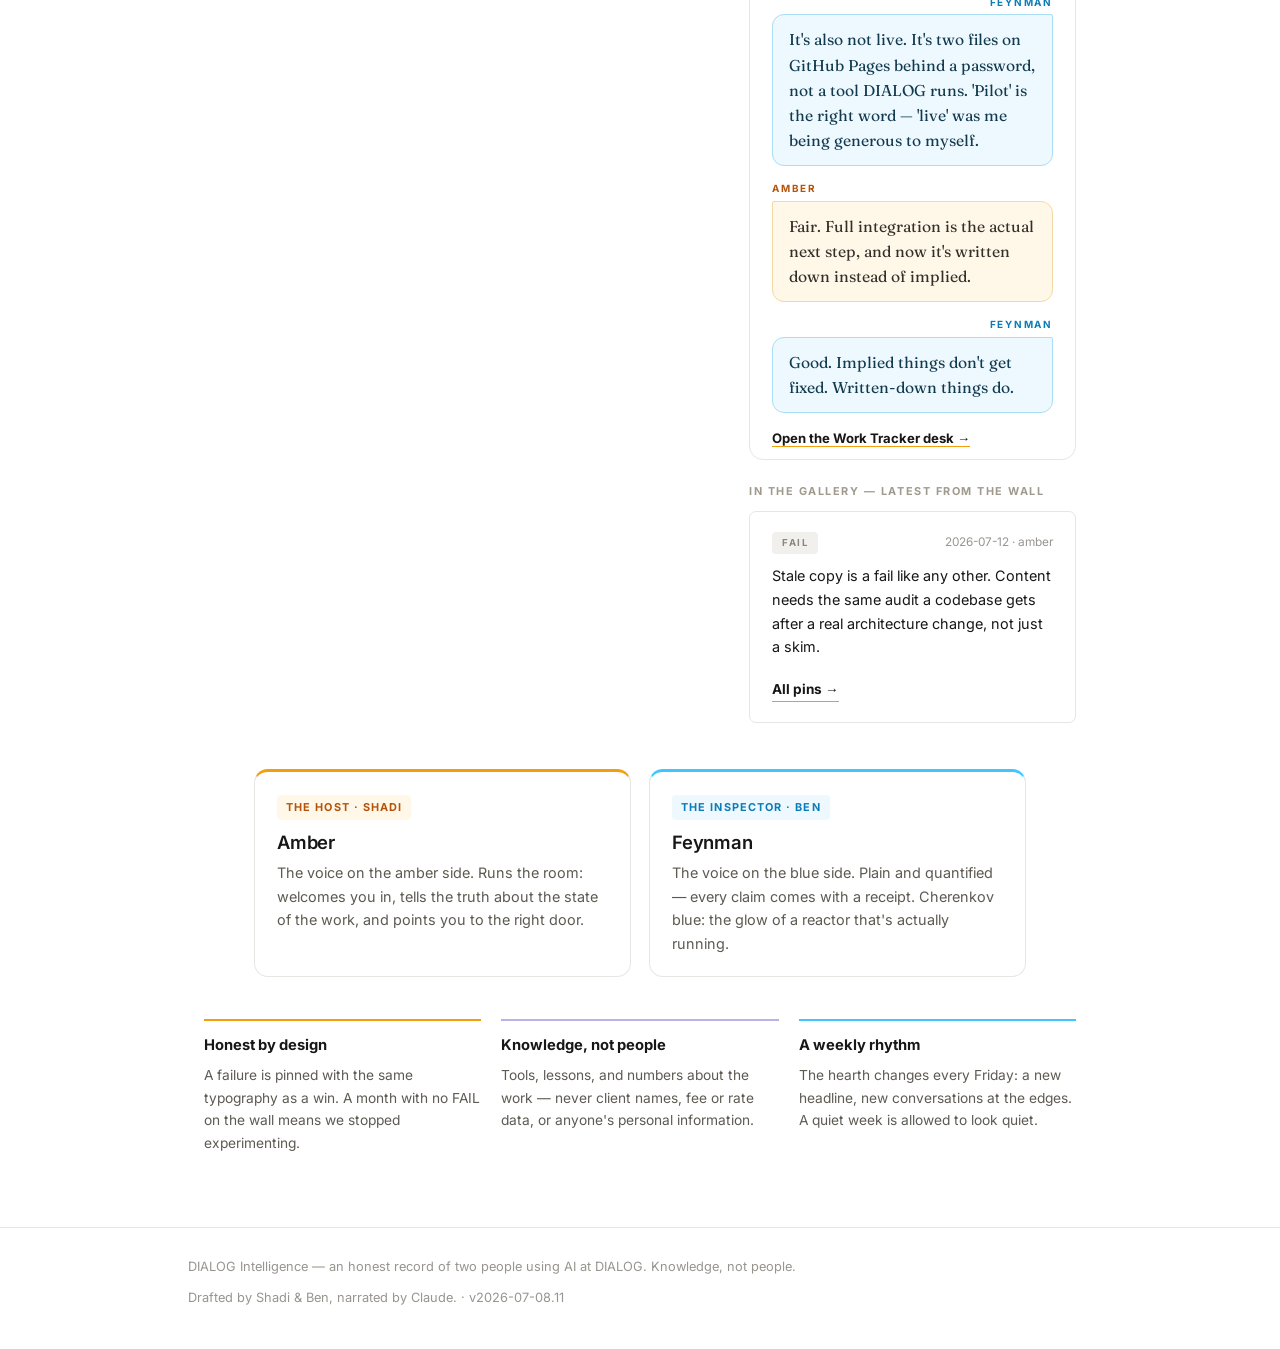
==== commit 98cdb433: "Rename 'The Charrette' to 'Playbook' in index.html" ====
--- a/index.html
+++ b/index.html
@@ -141,7 +141,7 @@
     <div class="nav-links">
       <a href="studio.html">Studio Floor</a>
       <a href="pinup.html">Pin-up Wall</a>
-      <a href="modelshop.html">The Charrette</a>
+      <a href="modelshop.html">Playbook</a>
       <a href="library.html">Library</a>
     </div>
   </div>
@@ -231,7 +231,11 @@
 var pins = (R.pinup && R.pinup.pins) || [];
 var fails = pins.filter(function(p){ return p.stamp === "FAIL"; }).length;
 var desks = (R.studio && R.studio.desks && R.studio.desks.length) || 0;
-var models = (R.modelshop && (R.modelshop.models || R.modelshop.shelves) || []).length;
+var roadmapSteps = (function(){
+  var rm = R.modelshop && R.modelshop.roadmap;
+  if (!rm) return (R.modelshop && (R.modelshop.models || R.modelshop.shelves) || []).length;
+  return (rm.pockets || []).length + (rm.opportunity ? 1 : 0) + (rm.forwardRoads || []).length + (rm.offPath || []).length;
+})();
 
 /* ---- the intro — orient a first-time visitor ---- */
 (function(){
@@ -315,7 +319,7 @@
   { k: "This week", v: weeks[0].topic, s: weeks[0].date, href: "#fireLabel" },
   { k: "Studio floor", v: desks + " desks", s: "tools in real use", href: "studio.html" },
   { k: "Pin-up wall", v: pins.length + " pins · " + fails + " fails", s: "last pinned " + ((R.pinup && R.pinup.lastPinned) || "—"), href: "pinup.html" },
-  { k: "The Charrette", v: models + " ideas", s: "where it's heading", href: "modelshop.html" }
+  { k: "Playbook", v: roadmapSteps + "-step roadmap", s: "where it's heading", href: "modelshop.html" }
 ];
 var now = document.getElementById("nowPanel");
 tiles.forEach(function(t){
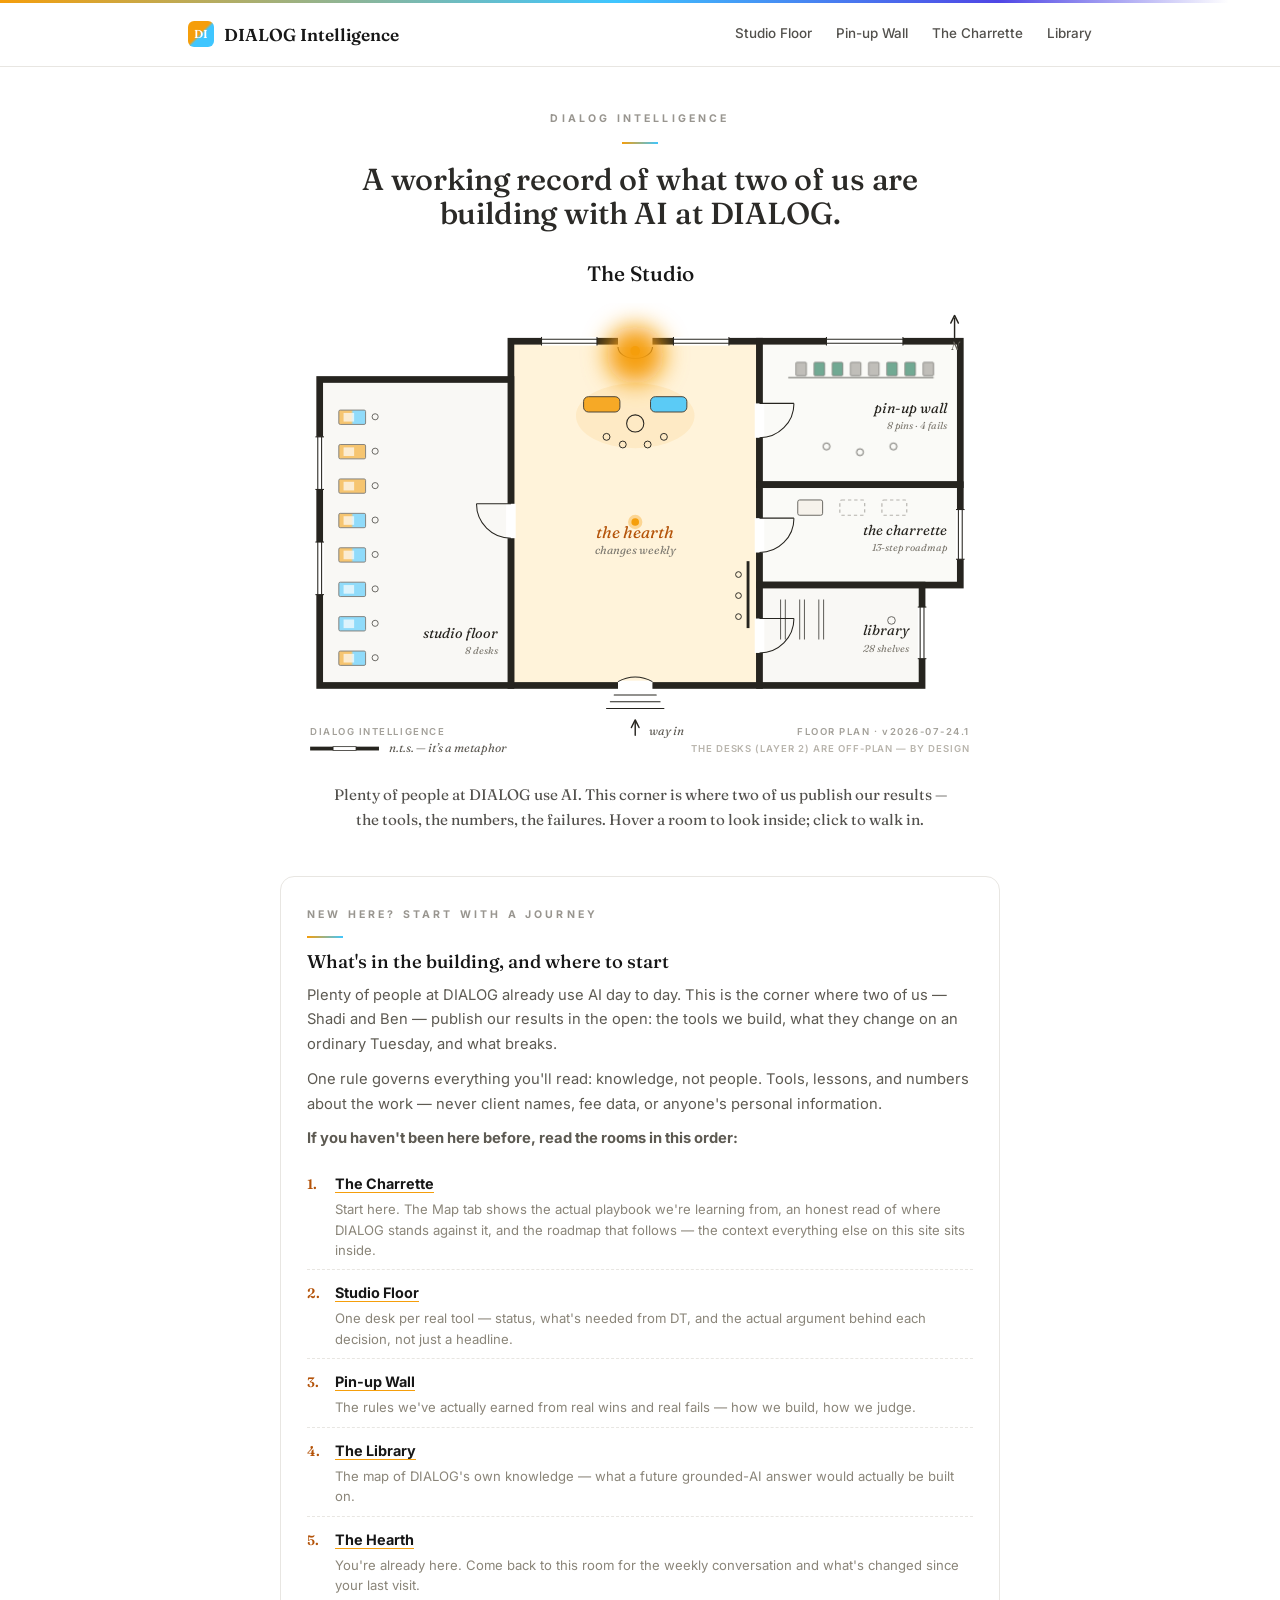
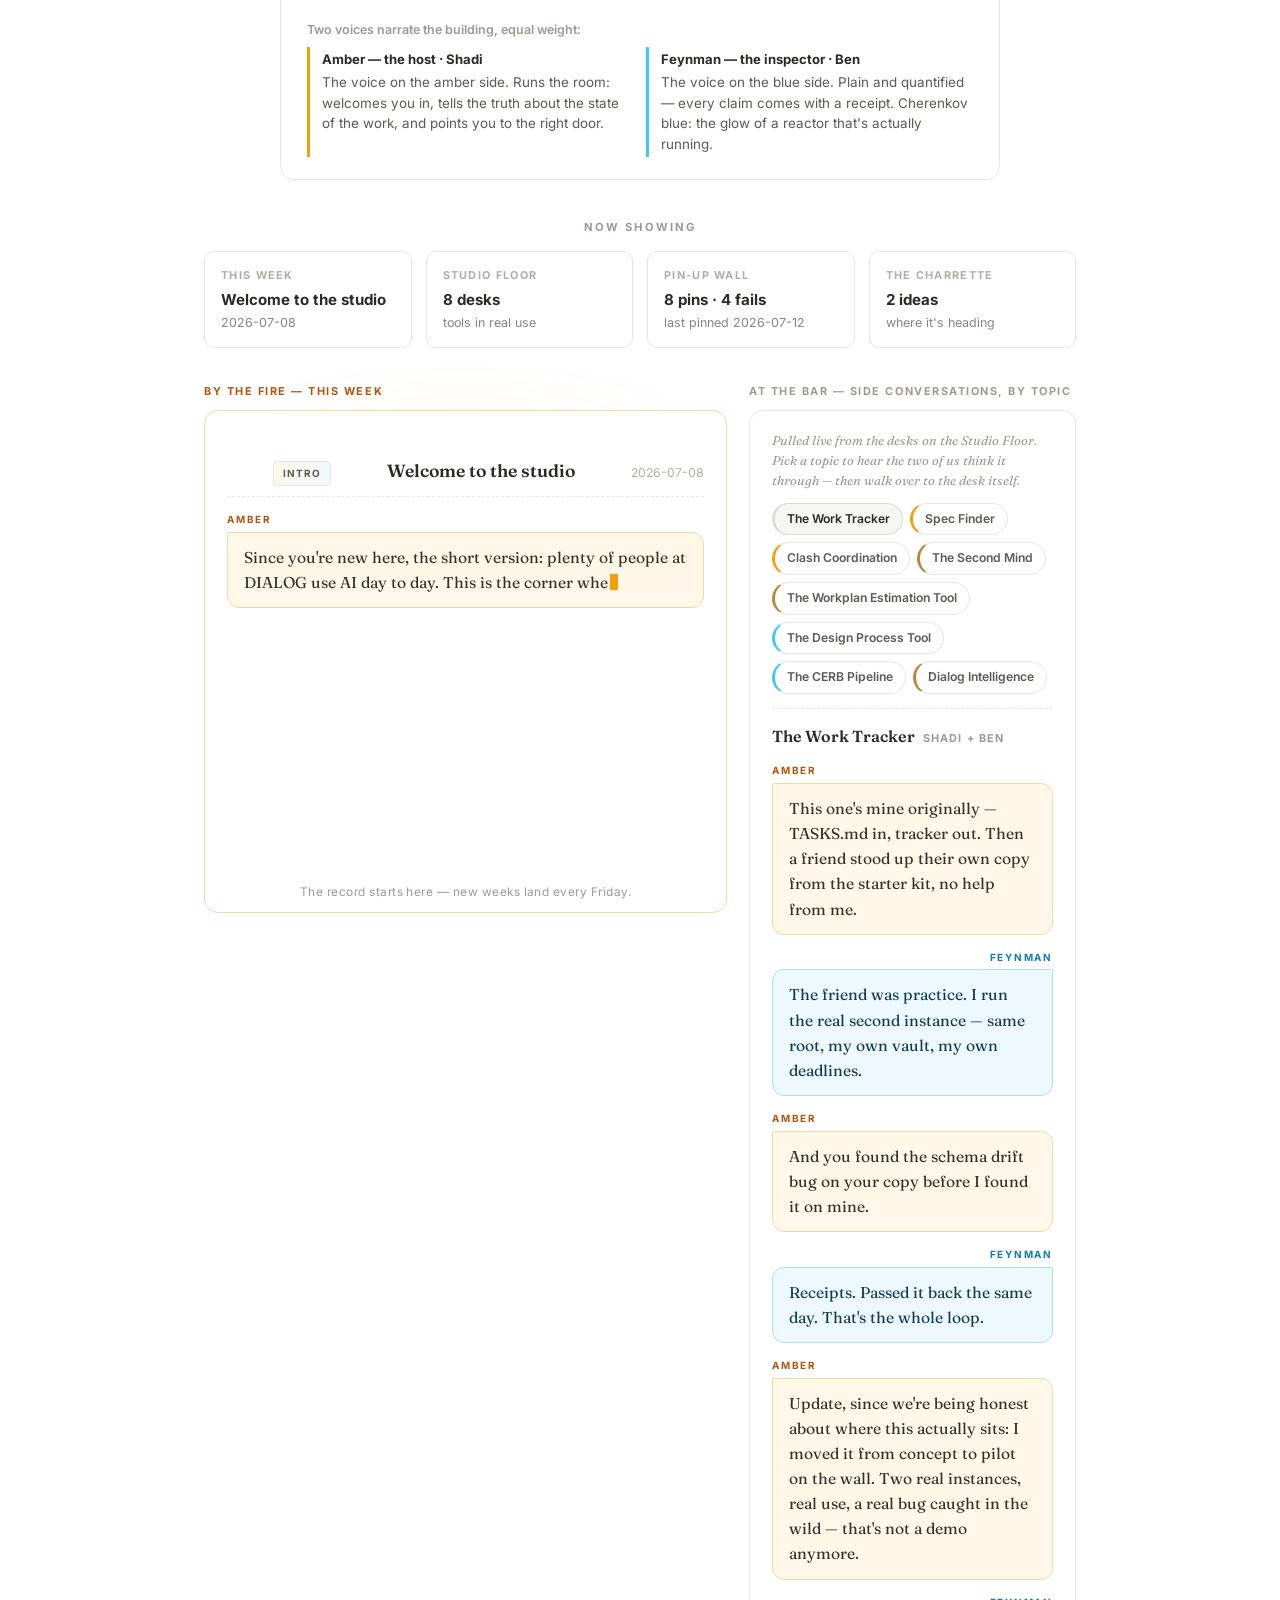
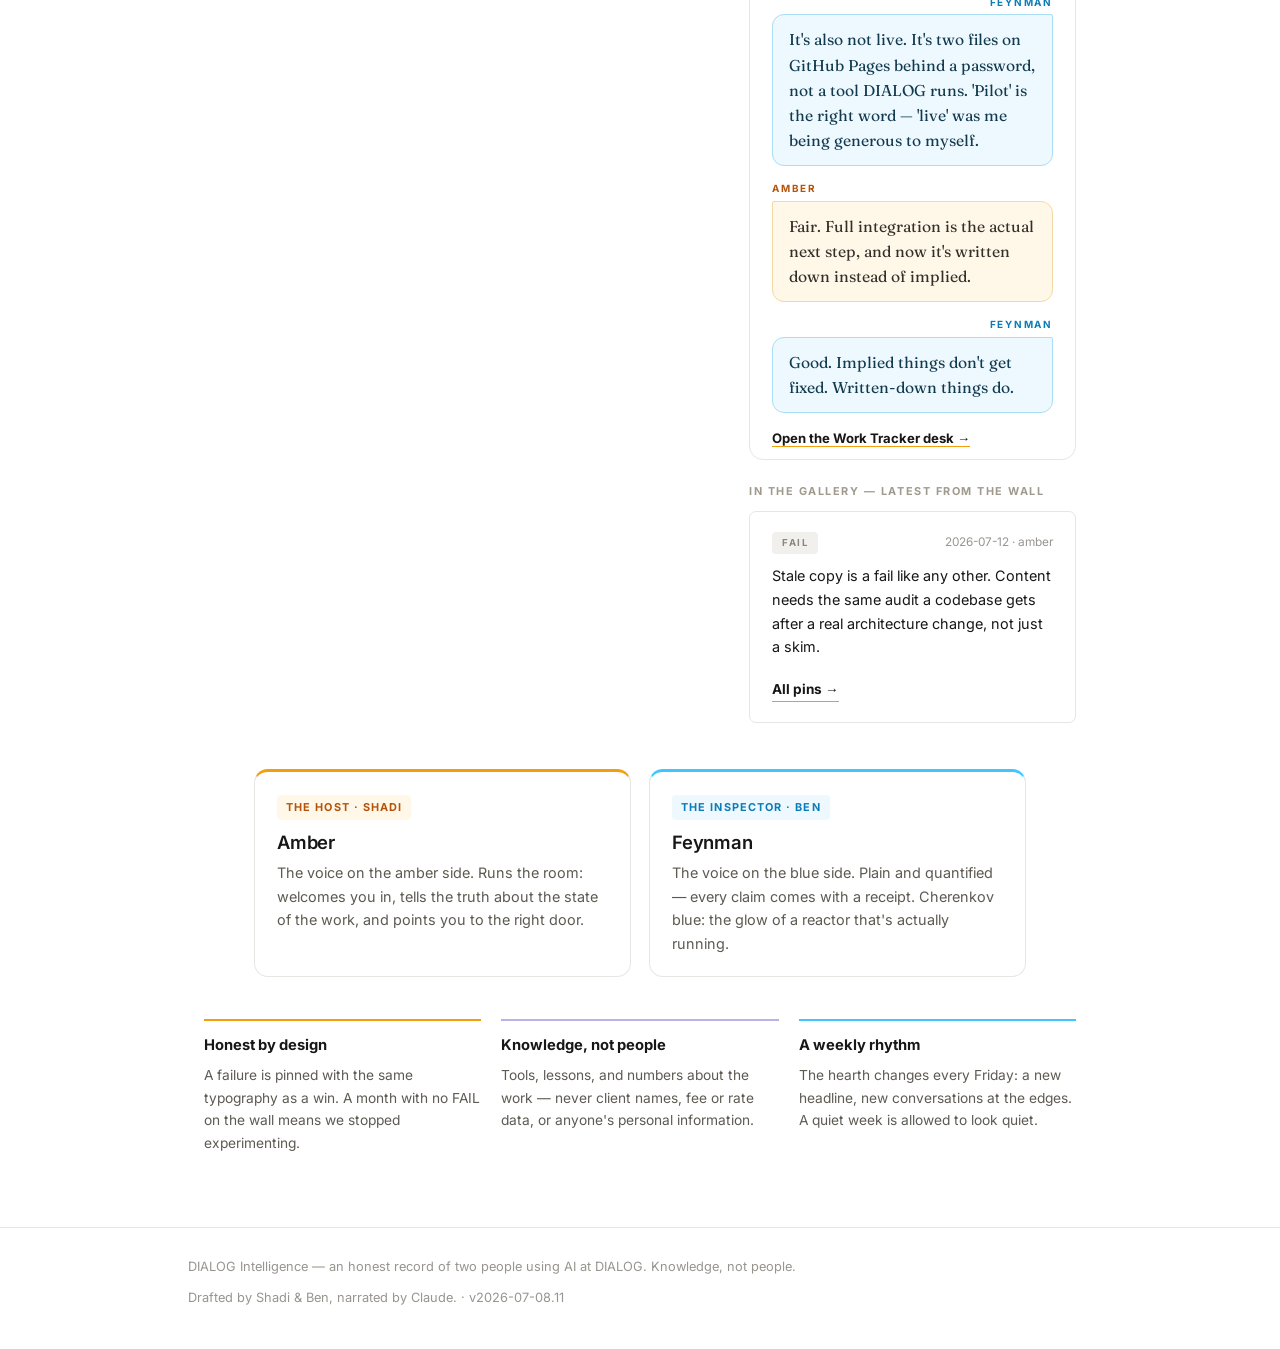
==== commit 0ac87f3c: "Add files via upload" ====
--- a/index.html
+++ b/index.html
@@ -141,7 +141,7 @@
     <div class="nav-links">
       <a href="studio.html">Studio Floor</a>
       <a href="pinup.html">Pin-up Wall</a>
-      <a href="modelshop.html">Playbook</a>
+      <a href="modelshop.html">The Charrette</a>
       <a href="library.html">Library</a>
     </div>
   </div>
@@ -231,11 +231,7 @@
 var pins = (R.pinup && R.pinup.pins) || [];
 var fails = pins.filter(function(p){ return p.stamp === "FAIL"; }).length;
 var desks = (R.studio && R.studio.desks && R.studio.desks.length) || 0;
-var roadmapSteps = (function(){
-  var rm = R.modelshop && R.modelshop.roadmap;
-  if (!rm) return (R.modelshop && (R.modelshop.models || R.modelshop.shelves) || []).length;
-  return (rm.pockets || []).length + (rm.opportunity ? 1 : 0) + (rm.forwardRoads || []).length + (rm.offPath || []).length;
-})();
+var models = (R.modelshop && (R.modelshop.models || R.modelshop.shelves) || []).length;
 
 /* ---- the intro — orient a first-time visitor ---- */
 (function(){
@@ -319,7 +315,7 @@
   { k: "This week", v: weeks[0].topic, s: weeks[0].date, href: "#fireLabel" },
   { k: "Studio floor", v: desks + " desks", s: "tools in real use", href: "studio.html" },
   { k: "Pin-up wall", v: pins.length + " pins · " + fails + " fails", s: "last pinned " + ((R.pinup && R.pinup.lastPinned) || "—"), href: "pinup.html" },
-  { k: "Playbook", v: roadmapSteps + "-step roadmap", s: "where it's heading", href: "modelshop.html" }
+  { k: "The Charrette", v: models + " ideas", s: "where it's heading", href: "modelshop.html" }
 ];
 var now = document.getElementById("nowPanel");
 tiles.forEach(function(t){
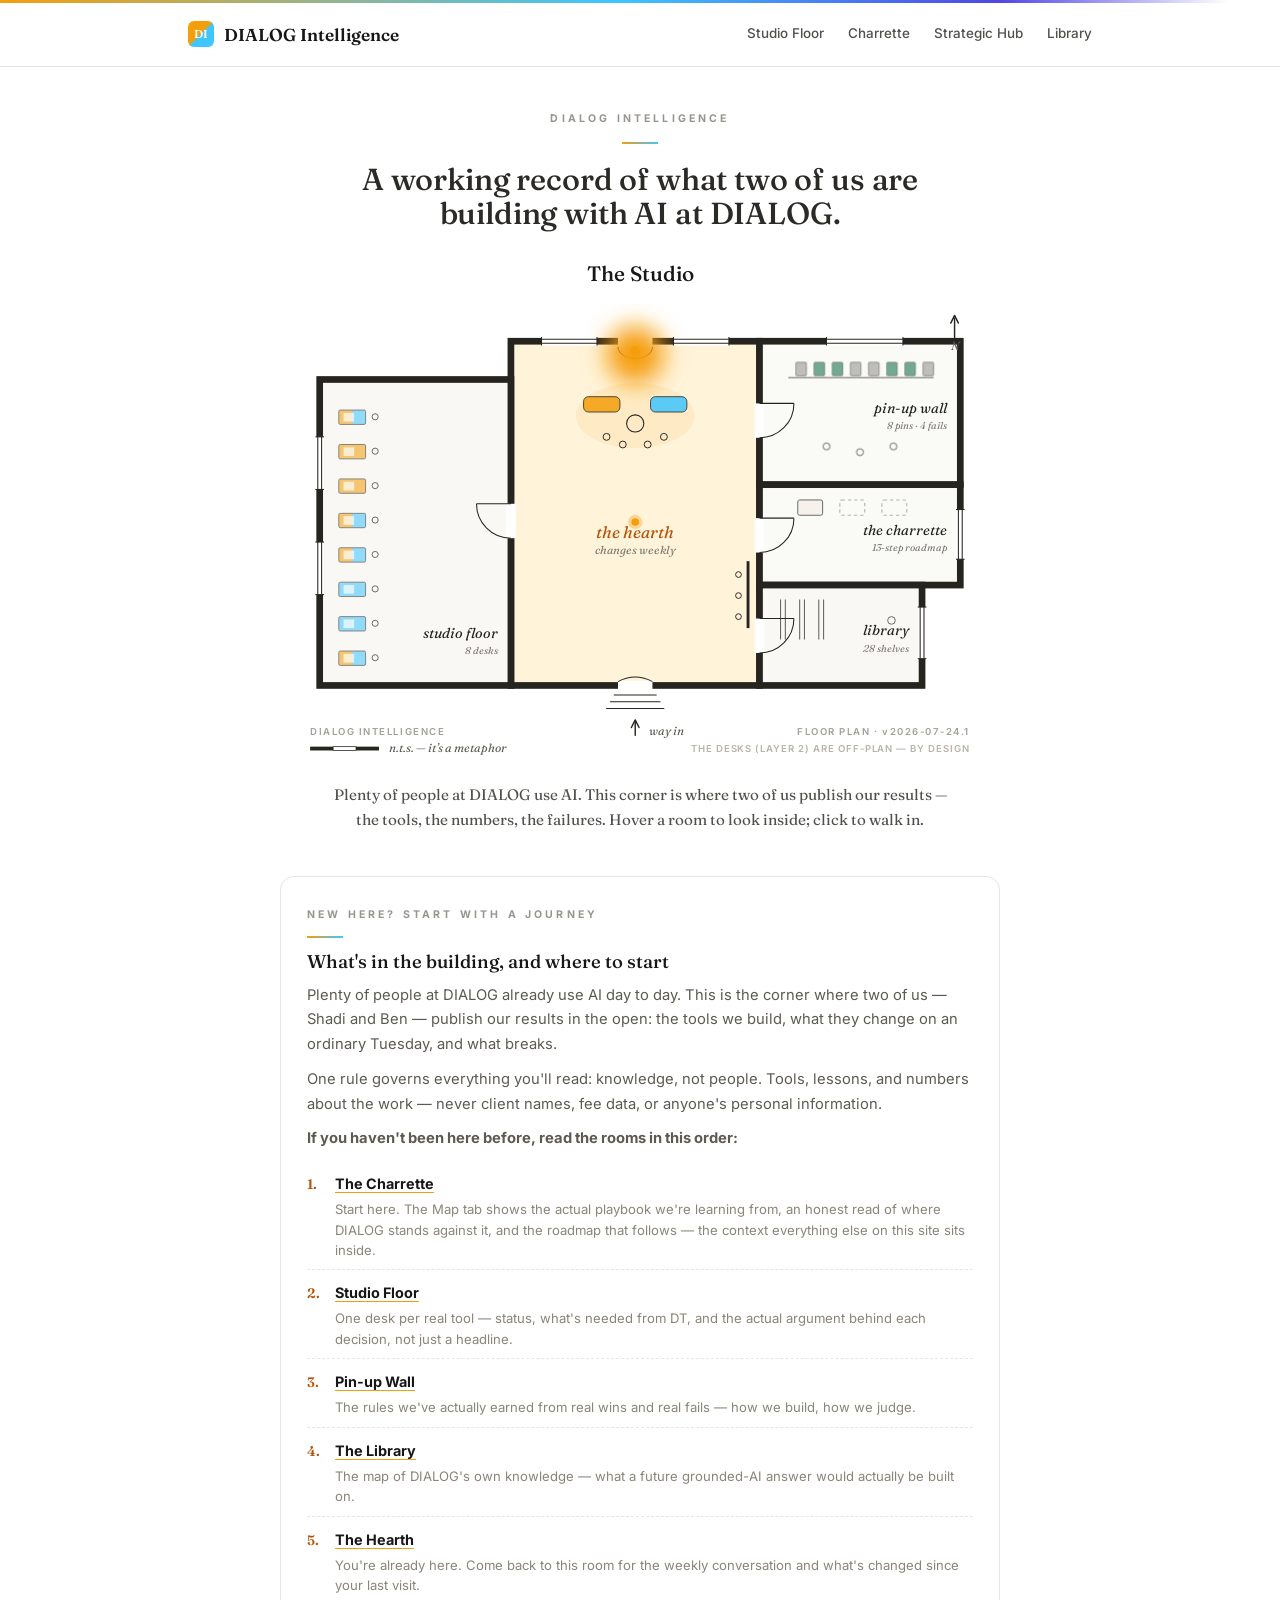
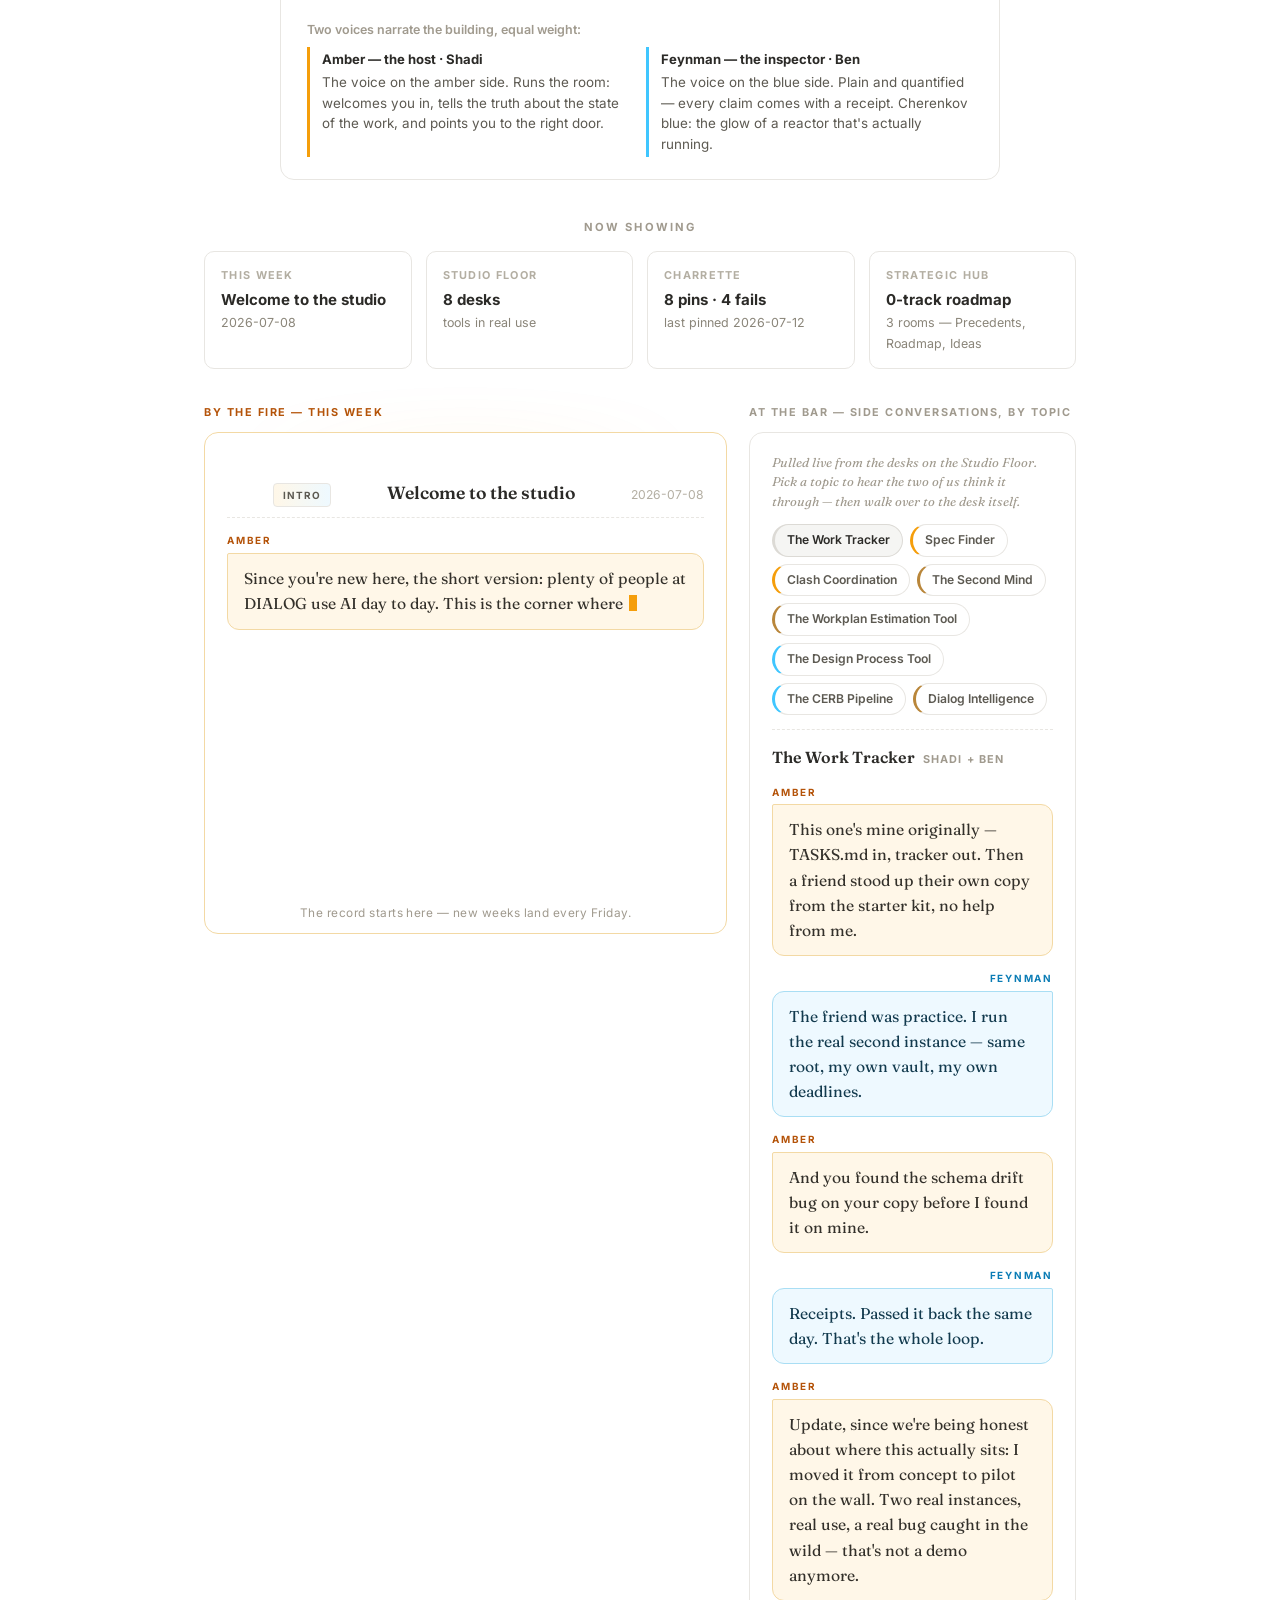
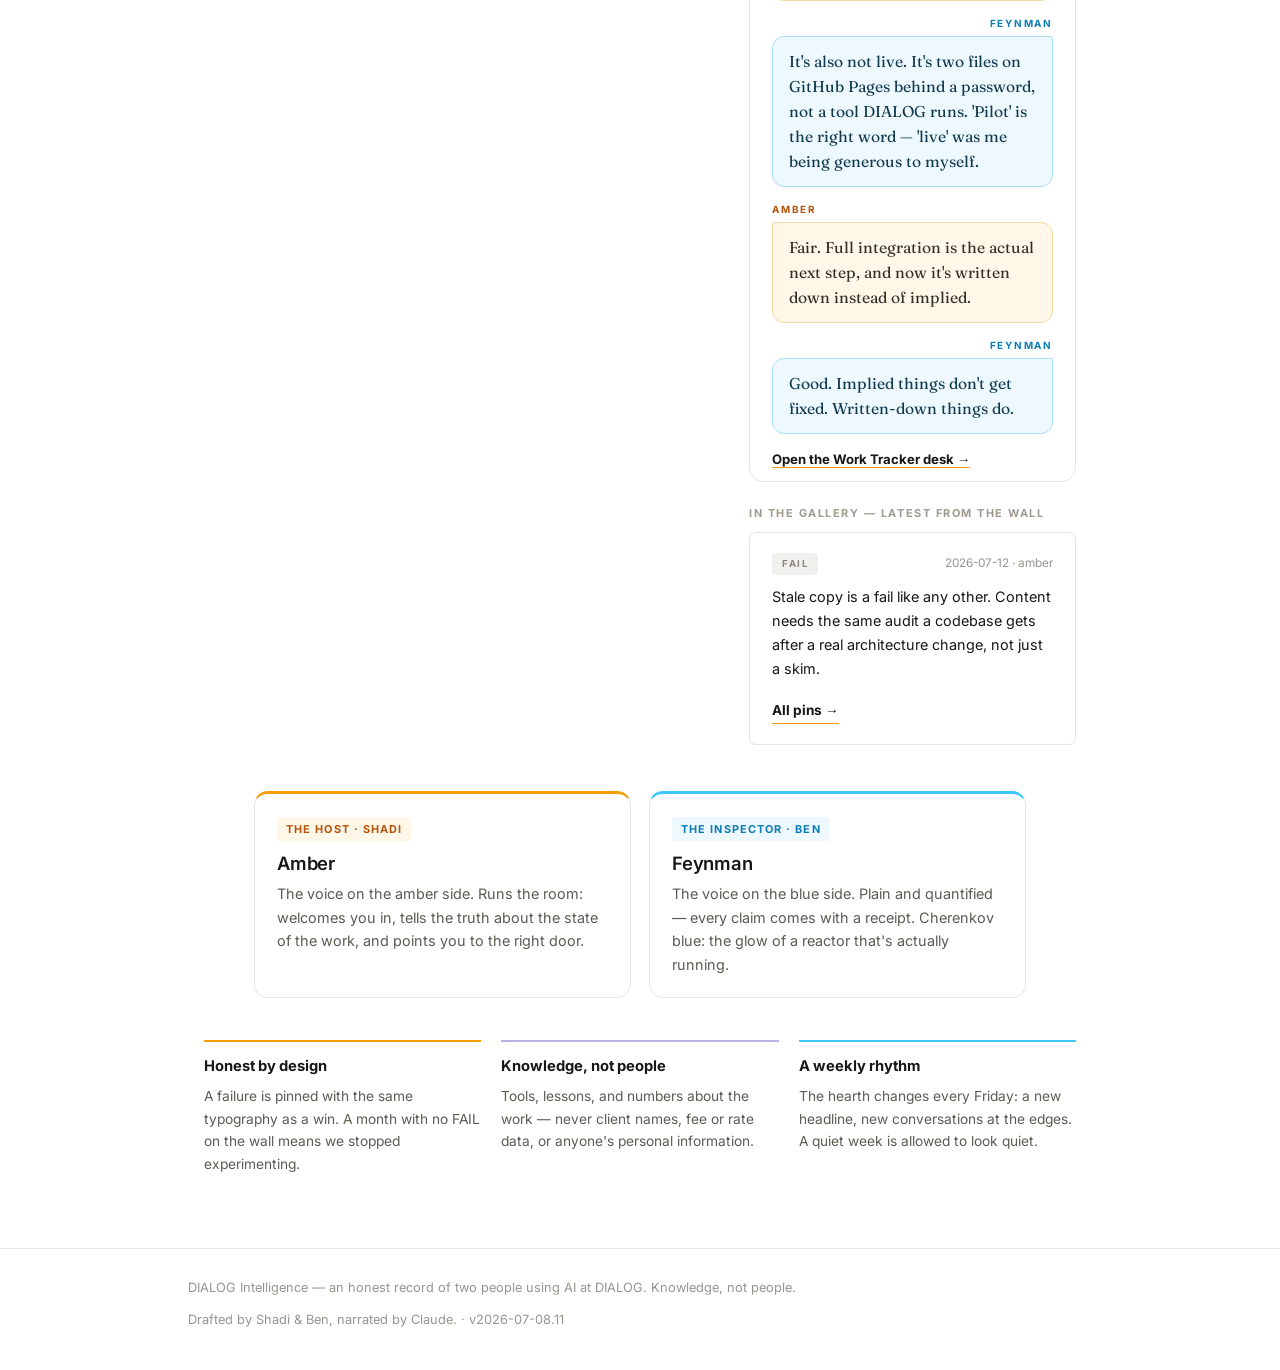
==== commit b0f0a467: "Add files via upload" ====
--- a/index.html
+++ b/index.html
@@ -140,8 +140,8 @@
     <a href="index.html" class="nav-logo"><span class="mark">DI</span> DIALOG Intelligence</a>
     <div class="nav-links">
       <a href="studio.html">Studio Floor</a>
-      <a href="pinup.html">Pin-up Wall</a>
-      <a href="modelshop.html">The Charrette</a>
+      <a href="pinup.html">Charrette</a>
+      <a href="modelshop.html">Strategic Hub</a>
       <a href="library.html">Library</a>
     </div>
   </div>
@@ -231,7 +231,11 @@
 var pins = (R.pinup && R.pinup.pins) || [];
 var fails = pins.filter(function(p){ return p.stamp === "FAIL"; }).length;
 var desks = (R.studio && R.studio.desks && R.studio.desks.length) || 0;
-var models = (R.modelshop && (R.modelshop.models || R.modelshop.shelves) || []).length;
+var roadmapSteps = (function(){
+  var rm = R.roadmap && R.roadmap.map;
+  if (!rm) return 0;
+  return (rm.branches || []).length;
+})();
 
 /* ---- the intro — orient a first-time visitor ---- */
 (function(){
@@ -314,8 +318,8 @@
 var tiles = [
   { k: "This week", v: weeks[0].topic, s: weeks[0].date, href: "#fireLabel" },
   { k: "Studio floor", v: desks + " desks", s: "tools in real use", href: "studio.html" },
-  { k: "Pin-up wall", v: pins.length + " pins · " + fails + " fails", s: "last pinned " + ((R.pinup && R.pinup.lastPinned) || "—"), href: "pinup.html" },
-  { k: "The Charrette", v: models + " ideas", s: "where it's heading", href: "modelshop.html" }
+  { k: "Charrette", v: pins.length + " pins · " + fails + " fails", s: "last pinned " + ((R.pinup && R.pinup.lastPinned) || "—"), href: "pinup.html" },
+  { k: "Strategic Hub", v: roadmapSteps + "-track roadmap", s: "3 rooms — Precedents, Roadmap, Ideas", href: "modelshop.html" }
 ];
 var now = document.getElementById("nowPanel");
 tiles.forEach(function(t){
